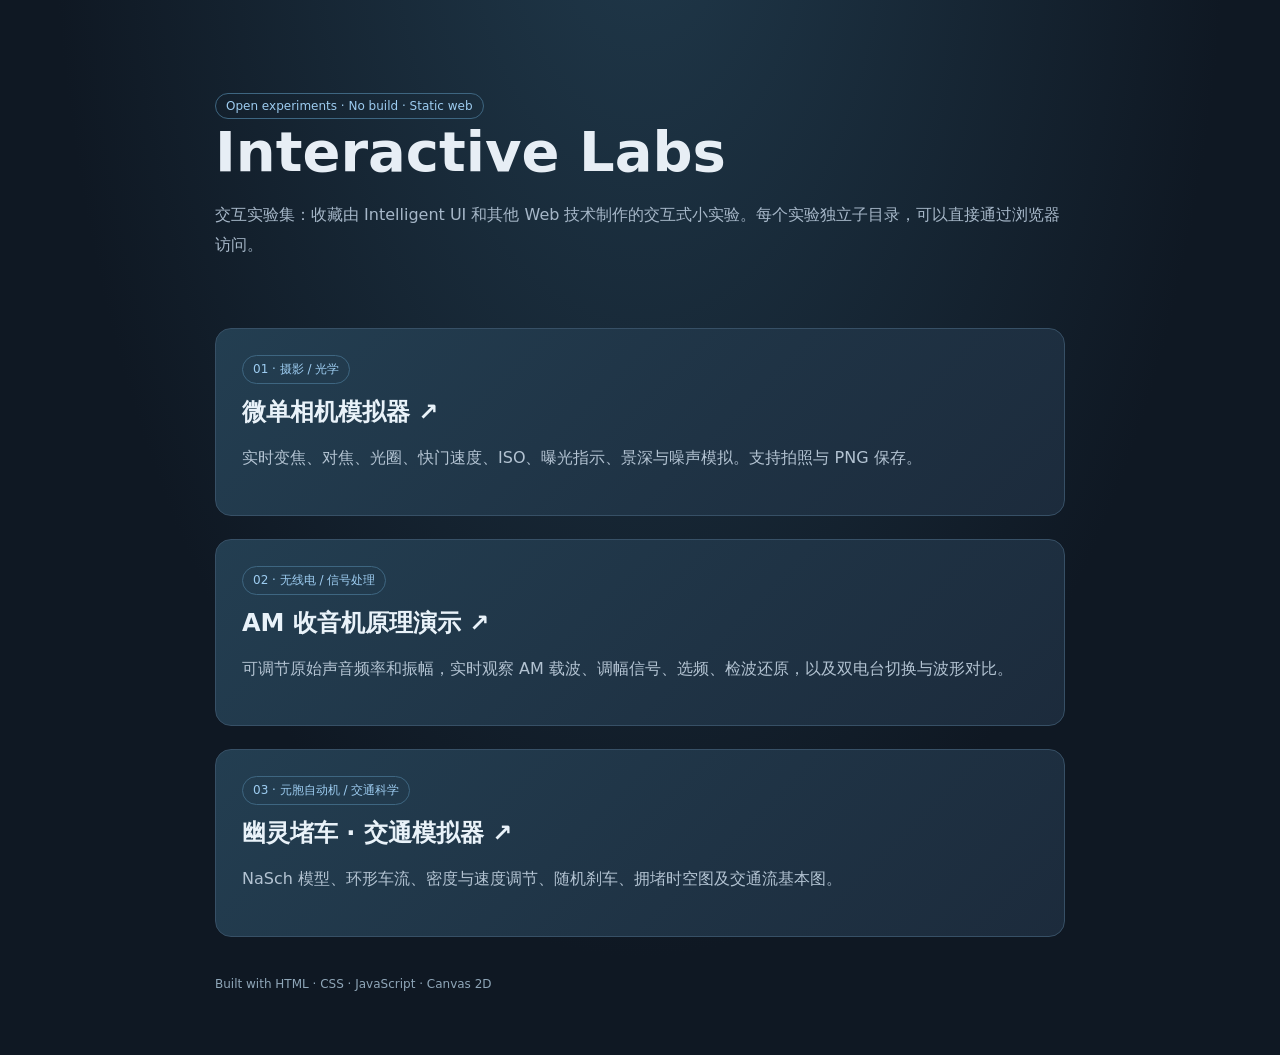
==== index.html @ 1cc352e7 "List traffic-jam demo on labs homepage" ====
<!doctype html><html lang="zh-CN"><head><meta charset="UTF-8"><meta name="viewport" content="width=device-width,initial-scale=1"><meta name="theme-color" content="#0f1823"><title>Interactive Labs · 交互实验集</title><link rel="stylesheet" href="shared.css"><style>.intro{padding:65px 0 28px}.intro h1{font-size:clamp(2rem,5vw,3.5rem);margin:0 0 12px}.intro p{color:#a6b7c8;line-height:1.9}.tag{display:inline-block;padding:5px 10px;border:1px solid #3e6681;border-radius:999px;color:#9dccf0;font-size:12px}.item{display:block;border:1px solid #375066;border-radius:16px;background:linear-gradient(135deg,#233e51,#1c2b3c);padding:26px;margin-top:23px;color:#e9f2f9;transition:transform .15s}.item:hover{transform:translateY(-3px);text-decoration:none}.item h2{margin:12px 0 8px}.item p{color:#b3c3d2;line-height:1.8}.footer{color:#8fa6b8;font-size:12px;margin-top:40px}</style></head><body><main class="lab-container"><header class="intro"><span class="tag">Open experiments · No build · Static web</span><h1>Interactive Labs</h1><p>交互实验集：收藏由 Intelligent UI 和其他 Web 技术制作的交互式小实验。每个实验独立子目录，可以直接通过浏览器访问。</p></header><a class="item" href="camera-simulator/"><span class="tag">01 · 摄影 / 光学</span><h2>微单相机模拟器 ↗</h2><p>实时变焦、对焦、光圈、快门速度、ISO、曝光指示、景深与噪声模拟。支持拍照与 PNG 保存。</p></a><a class="item" href="am-radio/"><span class="tag">02 · 无线电 / 信号处理</span><h2>AM 收音机原理演示 ↗</h2><p>可调节原始声音频率和振幅，实时观察 AM 载波、调幅信号、选频、检波还原，以及双电台切换与波形对比。</p></a><a class="item" href="traffic-jam/"><span class="tag">03 · 元胞自动机 / 交通科学</span><h2>幽灵堵车 · 交通模拟器 ↗</h2><p>NaSch 模型、环形车流、密度与速度调节、随机刹车、拥堵时空图及交通流基本图。</p></a><div class="footer">Built with HTML · CSS · JavaScript · Canvas 2D</div></main></body></html>
---- shared.css ----
:root{color-scheme:dark;--viz-text:#e7eef5;--viz-muted:#9aaebe;--viz-border:#344558;--viz-card:#1b2a39;--viz-accent-bg:#214363;--viz-accent:#58a8ff}*{box-sizing:border-box}html{font-family:system-ui,-apple-system,BlinkMacSystemFont,"Segoe UI",sans-serif;background:#0f1823;color:var(--viz-text)}body{margin:0;min-height:100vh;background:radial-gradient(ellipse at 50% -15%,#20394b,#0f1823 65%)}button,input{font:inherit}a{color:#79bfff;text-decoration:none}a:hover{text-decoration:underline}.lab-container{width:min(100% - 28px,850px);margin:0 auto;padding:28px 0 64px}.lab-top{display:flex;justify-content:space-between;align-items:center;gap:14px;margin-bottom:20px}.lab-top h1{font-size:clamp(1.25rem,3vw,1.85rem);margin:10px 0 5px}.lab-top p{color:var(--viz-muted);font-size:13px;margin:0}.back{font-size:13px}
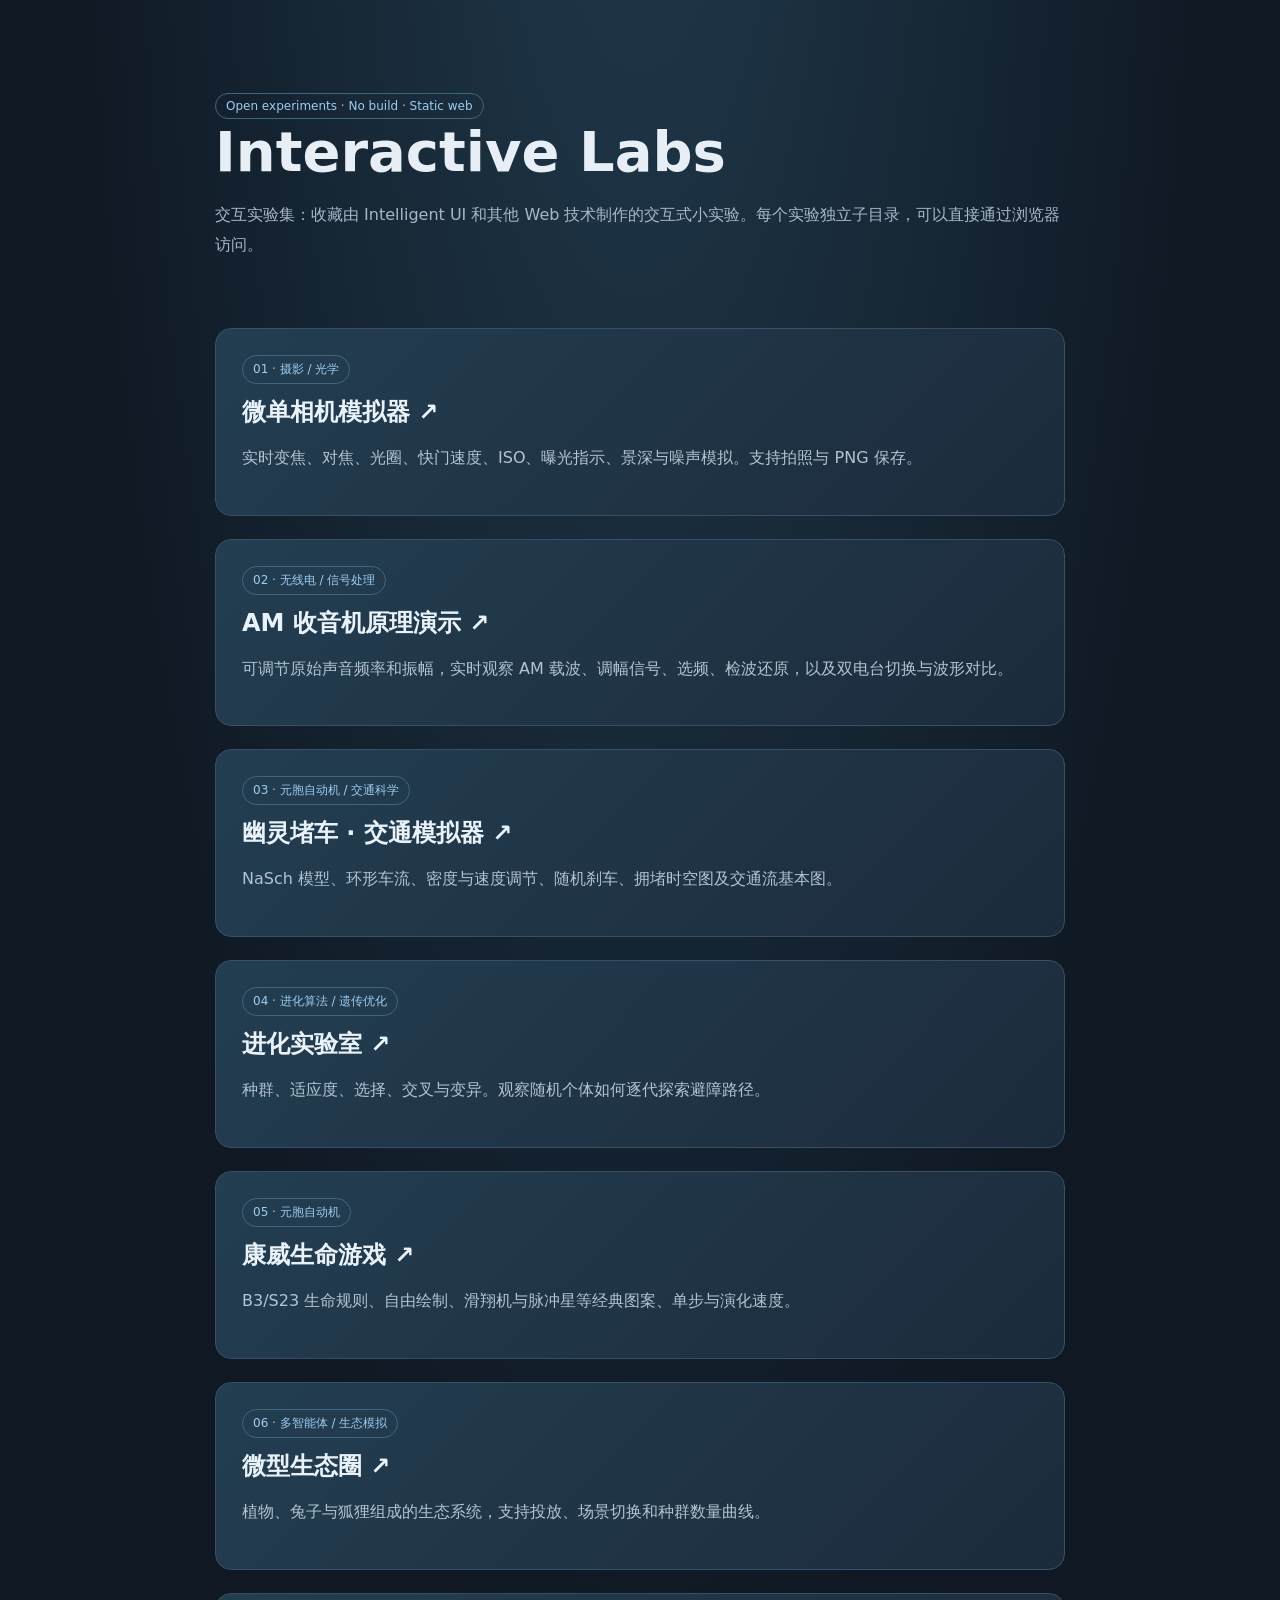
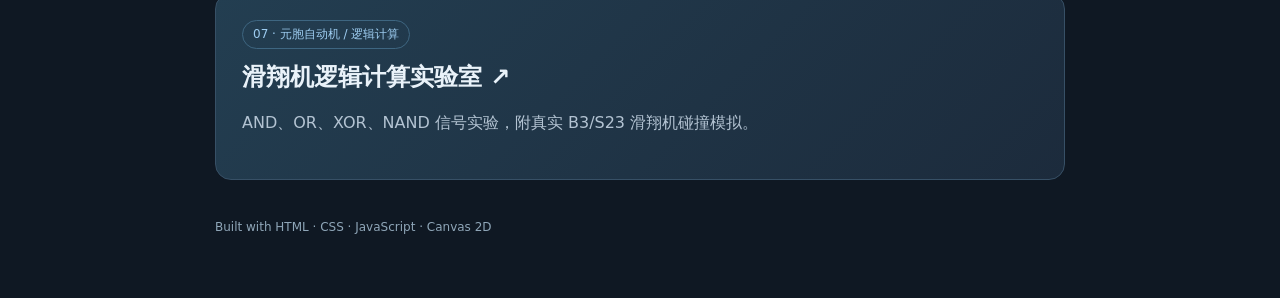
==== commit 0c446651: "List five new interactive science labs on homepage" ====
--- a/index.html
+++ b/index.html
@@ -1 +1 @@
-<!doctype html><html lang="zh-CN"><head><meta charset="UTF-8"><meta name="viewport" content="width=device-width,initial-scale=1"><meta name="theme-color" content="#0f1823"><title>Interactive Labs · 交互实验集</title><link rel="stylesheet" href="shared.css"><style>.intro{padding:65px 0 28px}.intro h1{font-size:clamp(2rem,5vw,3.5rem);margin:0 0 12px}.intro p{color:#a6b7c8;line-height:1.9}.tag{display:inline-block;padding:5px 10px;border:1px solid #3e6681;border-radius:999px;color:#9dccf0;font-size:12px}.item{display:block;border:1px solid #375066;border-radius:16px;background:linear-gradient(135deg,#233e51,#1c2b3c);padding:26px;margin-top:23px;color:#e9f2f9;transition:transform .15s}.item:hover{transform:translateY(-3px);text-decoration:none}.item h2{margin:12px 0 8px}.item p{color:#b3c3d2;line-height:1.8}.footer{color:#8fa6b8;font-size:12px;margin-top:40px}</style></head><body><main class="lab-container"><header class="intro"><span class="tag">Open experiments · No build · Static web</span><h1>Interactive Labs</h1><p>交互实验集：收藏由 Intelligent UI 和其他 Web 技术制作的交互式小实验。每个实验独立子目录，可以直接通过浏览器访问。</p></header><a class="item" href="camera-simulator/"><span class="tag">01 · 摄影 / 光学</span><h2>微单相机模拟器 ↗</h2><p>实时变焦、对焦、光圈、快门速度、ISO、曝光指示、景深与噪声模拟。支持拍照与 PNG 保存。</p></a><a class="item" href="am-radio/"><span class="tag">02 · 无线电 / 信号处理</span><h2>AM 收音机原理演示 ↗</h2><p>可调节原始声音频率和振幅，实时观察 AM 载波、调幅信号、选频、检波还原，以及双电台切换与波形对比。</p></a><a class="item" href="traffic-jam/"><span class="tag">03 · 元胞自动机 / 交通科学</span><h2>幽灵堵车 · 交通模拟器 ↗</h2><p>NaSch 模型、环形车流、密度与速度调节、随机刹车、拥堵时空图及交通流基本图。</p></a><div class="footer">Built with HTML · CSS · JavaScript · Canvas 2D</div></main></body></html>+<!doctype html><html lang="zh-CN"><head><meta charset="UTF-8"><meta name="viewport" content="width=device-width,initial-scale=1"><meta name="theme-color" content="#0f1823"><title>Interactive Labs · 交互实验集</title><link rel="stylesheet" href="shared.css"><style>.intro{padding:65px 0 28px}.intro h1{font-size:clamp(2rem,5vw,3.5rem);margin:0 0 12px}.intro p{color:#a6b7c8;line-height:1.9}.tag{display:inline-block;padding:5px 10px;border:1px solid #3e6681;border-radius:999px;color:#9dccf0;font-size:12px}.item{display:block;border:1px solid #375066;border-radius:16px;background:linear-gradient(135deg,#233e51,#1c2b3c);padding:26px;margin-top:23px;color:#e9f2f9;transition:transform .15s}.item:hover{transform:translateY(-3px);text-decoration:none}.item h2{margin:12px 0 8px}.item p{color:#b3c3d2;line-height:1.8}.footer{color:#8fa6b8;font-size:12px;margin-top:40px}</style></head><body><main class="lab-container"><header class="intro"><span class="tag">Open experiments · No build · Static web</span><h1>Interactive Labs</h1><p>交互实验集：收藏由 Intelligent UI 和其他 Web 技术制作的交互式小实验。每个实验独立子目录，可以直接通过浏览器访问。</p></header><a class="item" href="camera-simulator/"><span class="tag">01 · 摄影 / 光学</span><h2>微单相机模拟器 ↗</h2><p>实时变焦、对焦、光圈、快门速度、ISO、曝光指示、景深与噪声模拟。支持拍照与 PNG 保存。</p></a><a class="item" href="am-radio/"><span class="tag">02 · 无线电 / 信号处理</span><h2>AM 收音机原理演示 ↗</h2><p>可调节原始声音频率和振幅，实时观察 AM 载波、调幅信号、选频、检波还原，以及双电台切换与波形对比。</p></a><a class="item" href="traffic-jam/"><span class="tag">03 · 元胞自动机 / 交通科学</span><h2>幽灵堵车 · 交通模拟器 ↗</h2><p>NaSch 模型、环形车流、密度与速度调节、随机刹车、拥堵时空图及交通流基本图。</p></a><a class="item" href="genetic-evolution/"><span class="tag">04 · 进化算法 / 遗传优化</span><h2>进化实验室 ↗</h2><p>种群、适应度、选择、交叉与变异。观察随机个体如何逐代探索避障路径。</p></a><a class="item" href="game-of-life/"><span class="tag">05 · 元胞自动机</span><h2>康威生命游戏 ↗</h2><p>B3/S23 生命规则、自由绘制、滑翔机与脉冲星等经典图案、单步与演化速度。</p></a><a class="item" href="ecosystem/"><span class="tag">06 · 多智能体 / 生态模拟</span><h2>微型生态圈 ↗</h2><p>植物、兔子与狐狸组成的生态系统，支持投放、场景切换和种群数量曲线。</p></a><a class="item" href="glider-logic/"><span class="tag">07 · 元胞自动机 / 逻辑计算</span><h2>滑翔机逻辑计算实验室 ↗</h2><p>AND、OR、XOR、NAND 信号实验，附真实 B3/S23 滑翔机碰撞模拟。</p></a><div class="footer">Built with HTML · CSS · JavaScript · Canvas 2D</div></main></body></html>
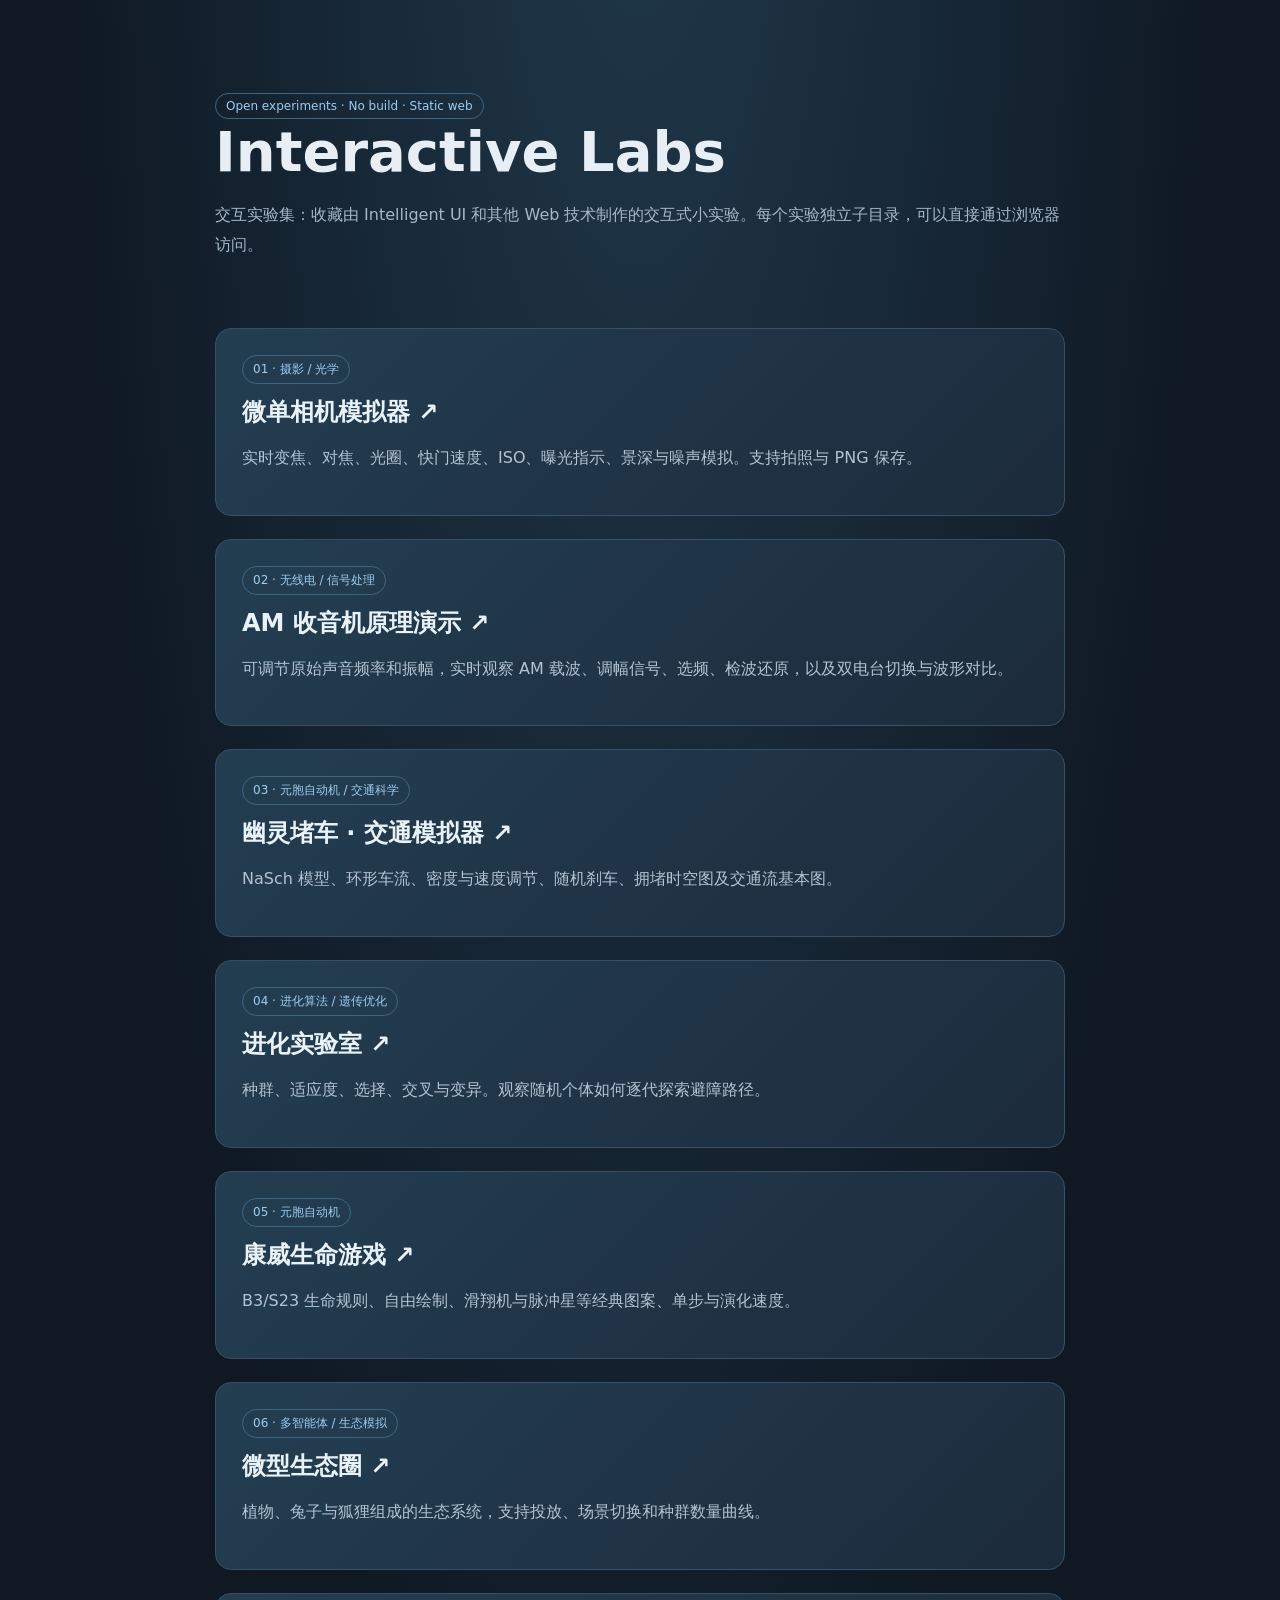
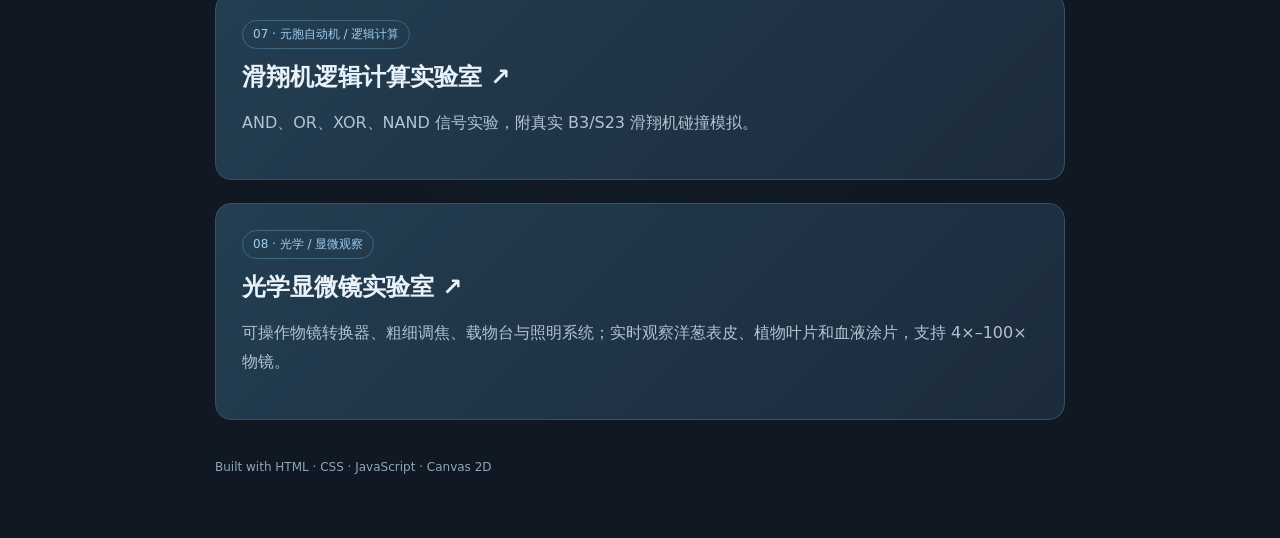
==== commit 5a790e27: "Register optical microscope experiment in lab catalog" ====
--- a/index.html
+++ b/index.html
@@ -1 +1 @@
-<!doctype html><html lang="zh-CN"><head><meta charset="UTF-8"><meta name="viewport" content="width=device-width,initial-scale=1"><meta name="theme-color" content="#0f1823"><title>Interactive Labs · 交互实验集</title><link rel="stylesheet" href="shared.css"><style>.intro{padding:65px 0 28px}.intro h1{font-size:clamp(2rem,5vw,3.5rem);margin:0 0 12px}.intro p{color:#a6b7c8;line-height:1.9}.tag{display:inline-block;padding:5px 10px;border:1px solid #3e6681;border-radius:999px;color:#9dccf0;font-size:12px}.item{display:block;border:1px solid #375066;border-radius:16px;background:linear-gradient(135deg,#233e51,#1c2b3c);padding:26px;margin-top:23px;color:#e9f2f9;transition:transform .15s}.item:hover{transform:translateY(-3px);text-decoration:none}.item h2{margin:12px 0 8px}.item p{color:#b3c3d2;line-height:1.8}.footer{color:#8fa6b8;font-size:12px;margin-top:40px}</style></head><body><main class="lab-container"><header class="intro"><span class="tag">Open experiments · No build · Static web</span><h1>Interactive Labs</h1><p>交互实验集：收藏由 Intelligent UI 和其他 Web 技术制作的交互式小实验。每个实验独立子目录，可以直接通过浏览器访问。</p></header><a class="item" href="camera-simulator/"><span class="tag">01 · 摄影 / 光学</span><h2>微单相机模拟器 ↗</h2><p>实时变焦、对焦、光圈、快门速度、ISO、曝光指示、景深与噪声模拟。支持拍照与 PNG 保存。</p></a><a class="item" href="am-radio/"><span class="tag">02 · 无线电 / 信号处理</span><h2>AM 收音机原理演示 ↗</h2><p>可调节原始声音频率和振幅，实时观察 AM 载波、调幅信号、选频、检波还原，以及双电台切换与波形对比。</p></a><a class="item" href="traffic-jam/"><span class="tag">03 · 元胞自动机 / 交通科学</span><h2>幽灵堵车 · 交通模拟器 ↗</h2><p>NaSch 模型、环形车流、密度与速度调节、随机刹车、拥堵时空图及交通流基本图。</p></a><a class="item" href="genetic-evolution/"><span class="tag">04 · 进化算法 / 遗传优化</span><h2>进化实验室 ↗</h2><p>种群、适应度、选择、交叉与变异。观察随机个体如何逐代探索避障路径。</p></a><a class="item" href="game-of-life/"><span class="tag">05 · 元胞自动机</span><h2>康威生命游戏 ↗</h2><p>B3/S23 生命规则、自由绘制、滑翔机与脉冲星等经典图案、单步与演化速度。</p></a><a class="item" href="ecosystem/"><span class="tag">06 · 多智能体 / 生态模拟</span><h2>微型生态圈 ↗</h2><p>植物、兔子与狐狸组成的生态系统，支持投放、场景切换和种群数量曲线。</p></a><a class="item" href="glider-logic/"><span class="tag">07 · 元胞自动机 / 逻辑计算</span><h2>滑翔机逻辑计算实验室 ↗</h2><p>AND、OR、XOR、NAND 信号实验，附真实 B3/S23 滑翔机碰撞模拟。</p></a><div class="footer">Built with HTML · CSS · JavaScript · Canvas 2D</div></main></body></html>+<!doctype html><html lang="zh-CN"><head><meta charset="UTF-8"><meta name="viewport" content="width=device-width,initial-scale=1"><meta name="theme-color" content="#0f1823"><title>Interactive Labs · 交互实验集</title><link rel="stylesheet" href="shared.css"><style>.intro{padding:65px 0 28px}.intro h1{font-size:clamp(2rem,5vw,3.5rem);margin:0 0 12px}.intro p{color:#a6b7c8;line-height:1.9}.tag{display:inline-block;padding:5px 10px;border:1px solid #3e6681;border-radius:999px;color:#9dccf0;font-size:12px}.item{display:block;border:1px solid #375066;border-radius:16px;background:linear-gradient(135deg,#233e51,#1c2b3c);padding:26px;margin-top:23px;color:#e9f2f9;transition:transform .15s}.item:hover{transform:translateY(-3px);text-decoration:none}.item h2{margin:12px 0 8px}.item p{color:#b3c3d2;line-height:1.8}.footer{color:#8fa6b8;font-size:12px;margin-top:40px}</style></head><body><main class="lab-container"><header class="intro"><span class="tag">Open experiments · No build · Static web</span><h1>Interactive Labs</h1><p>交互实验集：收藏由 Intelligent UI 和其他 Web 技术制作的交互式小实验。每个实验独立子目录，可以直接通过浏览器访问。</p></header><a class="item" href="camera-simulator/"><span class="tag">01 · 摄影 / 光学</span><h2>微单相机模拟器 ↗</h2><p>实时变焦、对焦、光圈、快门速度、ISO、曝光指示、景深与噪声模拟。支持拍照与 PNG 保存。</p></a><a class="item" href="am-radio/"><span class="tag">02 · 无线电 / 信号处理</span><h2>AM 收音机原理演示 ↗</h2><p>可调节原始声音频率和振幅，实时观察 AM 载波、调幅信号、选频、检波还原，以及双电台切换与波形对比。</p></a><a class="item" href="traffic-jam/"><span class="tag">03 · 元胞自动机 / 交通科学</span><h2>幽灵堵车 · 交通模拟器 ↗</h2><p>NaSch 模型、环形车流、密度与速度调节、随机刹车、拥堵时空图及交通流基本图。</p></a><a class="item" href="genetic-evolution/"><span class="tag">04 · 进化算法 / 遗传优化</span><h2>进化实验室 ↗</h2><p>种群、适应度、选择、交叉与变异。观察随机个体如何逐代探索避障路径。</p></a><a class="item" href="game-of-life/"><span class="tag">05 · 元胞自动机</span><h2>康威生命游戏 ↗</h2><p>B3/S23 生命规则、自由绘制、滑翔机与脉冲星等经典图案、单步与演化速度。</p></a><a class="item" href="ecosystem/"><span class="tag">06 · 多智能体 / 生态模拟</span><h2>微型生态圈 ↗</h2><p>植物、兔子与狐狸组成的生态系统，支持投放、场景切换和种群数量曲线。</p></a><a class="item" href="glider-logic/"><span class="tag">07 · 元胞自动机 / 逻辑计算</span><h2>滑翔机逻辑计算实验室 ↗</h2><p>AND、OR、XOR、NAND 信号实验，附真实 B3/S23 滑翔机碰撞模拟。</p></a><a class="item" href="microscope/"><span class="tag">08 · 光学 / 显微观察</span><h2>光学显微镜实验室 ↗</h2><p>可操作物镜转换器、粗细调焦、载物台与照明系统；实时观察洋葱表皮、植物叶片和血液涂片，支持 4×–100× 物镜。</p></a><div class="footer">Built with HTML · CSS · JavaScript · Canvas 2D</div></main></body></html>
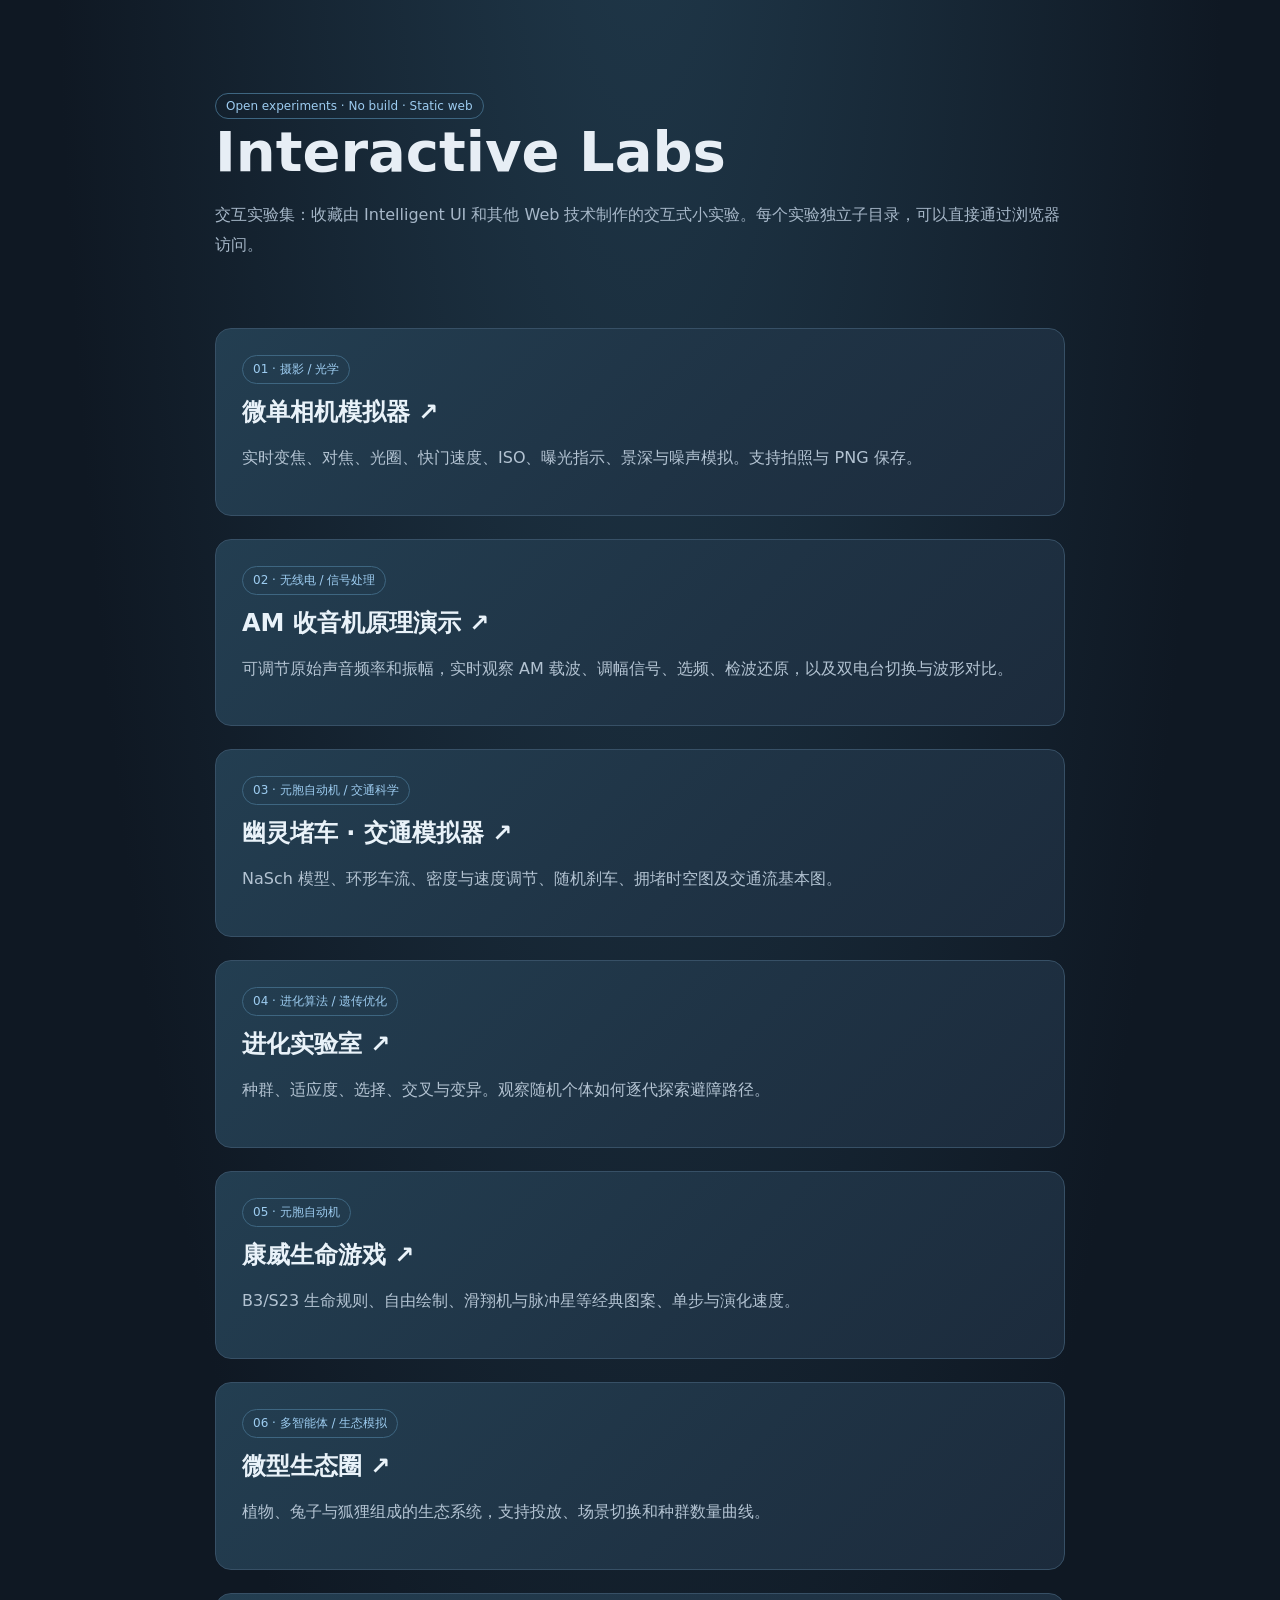
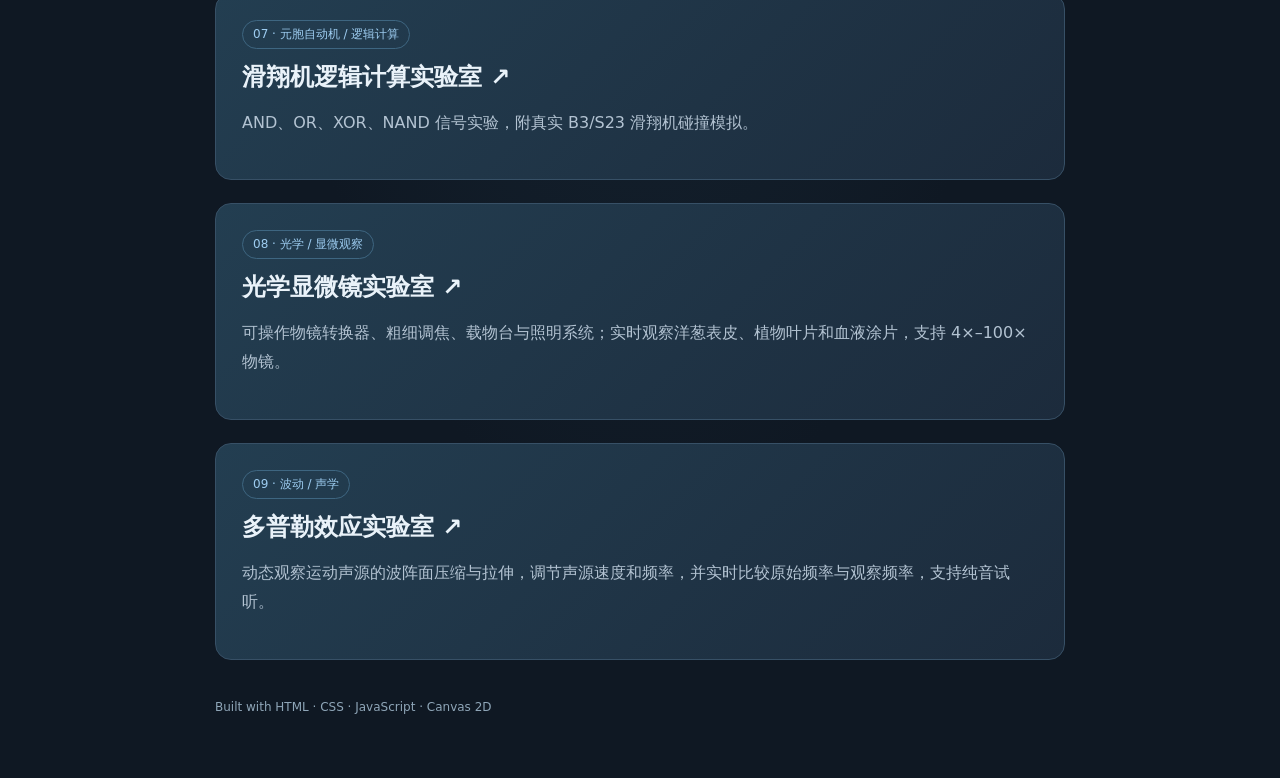
==== commit 5692537c: "List Doppler effect experiment in Interactive Labs catalog" ====
--- a/index.html
+++ b/index.html
@@ -1 +1 @@
-<!doctype html><html lang="zh-CN"><head><meta charset="UTF-8"><meta name="viewport" content="width=device-width,initial-scale=1"><meta name="theme-color" content="#0f1823"><title>Interactive Labs · 交互实验集</title><link rel="stylesheet" href="shared.css"><style>.intro{padding:65px 0 28px}.intro h1{font-size:clamp(2rem,5vw,3.5rem);margin:0 0 12px}.intro p{color:#a6b7c8;line-height:1.9}.tag{display:inline-block;padding:5px 10px;border:1px solid #3e6681;border-radius:999px;color:#9dccf0;font-size:12px}.item{display:block;border:1px solid #375066;border-radius:16px;background:linear-gradient(135deg,#233e51,#1c2b3c);padding:26px;margin-top:23px;color:#e9f2f9;transition:transform .15s}.item:hover{transform:translateY(-3px);text-decoration:none}.item h2{margin:12px 0 8px}.item p{color:#b3c3d2;line-height:1.8}.footer{color:#8fa6b8;font-size:12px;margin-top:40px}</style></head><body><main class="lab-container"><header class="intro"><span class="tag">Open experiments · No build · Static web</span><h1>Interactive Labs</h1><p>交互实验集：收藏由 Intelligent UI 和其他 Web 技术制作的交互式小实验。每个实验独立子目录，可以直接通过浏览器访问。</p></header><a class="item" href="camera-simulator/"><span class="tag">01 · 摄影 / 光学</span><h2>微单相机模拟器 ↗</h2><p>实时变焦、对焦、光圈、快门速度、ISO、曝光指示、景深与噪声模拟。支持拍照与 PNG 保存。</p></a><a class="item" href="am-radio/"><span class="tag">02 · 无线电 / 信号处理</span><h2>AM 收音机原理演示 ↗</h2><p>可调节原始声音频率和振幅，实时观察 AM 载波、调幅信号、选频、检波还原，以及双电台切换与波形对比。</p></a><a class="item" href="traffic-jam/"><span class="tag">03 · 元胞自动机 / 交通科学</span><h2>幽灵堵车 · 交通模拟器 ↗</h2><p>NaSch 模型、环形车流、密度与速度调节、随机刹车、拥堵时空图及交通流基本图。</p></a><a class="item" href="genetic-evolution/"><span class="tag">04 · 进化算法 / 遗传优化</span><h2>进化实验室 ↗</h2><p>种群、适应度、选择、交叉与变异。观察随机个体如何逐代探索避障路径。</p></a><a class="item" href="game-of-life/"><span class="tag">05 · 元胞自动机</span><h2>康威生命游戏 ↗</h2><p>B3/S23 生命规则、自由绘制、滑翔机与脉冲星等经典图案、单步与演化速度。</p></a><a class="item" href="ecosystem/"><span class="tag">06 · 多智能体 / 生态模拟</span><h2>微型生态圈 ↗</h2><p>植物、兔子与狐狸组成的生态系统，支持投放、场景切换和种群数量曲线。</p></a><a class="item" href="glider-logic/"><span class="tag">07 · 元胞自动机 / 逻辑计算</span><h2>滑翔机逻辑计算实验室 ↗</h2><p>AND、OR、XOR、NAND 信号实验，附真实 B3/S23 滑翔机碰撞模拟。</p></a><a class="item" href="microscope/"><span class="tag">08 · 光学 / 显微观察</span><h2>光学显微镜实验室 ↗</h2><p>可操作物镜转换器、粗细调焦、载物台与照明系统；实时观察洋葱表皮、植物叶片和血液涂片，支持 4×–100× 物镜。</p></a><div class="footer">Built with HTML · CSS · JavaScript · Canvas 2D</div></main></body></html>+<!doctype html><html lang="zh-CN"><head><meta charset="UTF-8"><meta name="viewport" content="width=device-width,initial-scale=1"><meta name="theme-color" content="#0f1823"><title>Interactive Labs · 交互实验集</title><link rel="stylesheet" href="shared.css"><style>.intro{padding:65px 0 28px}.intro h1{font-size:clamp(2rem,5vw,3.5rem);margin:0 0 12px}.intro p{color:#a6b7c8;line-height:1.9}.tag{display:inline-block;padding:5px 10px;border:1px solid #3e6681;border-radius:999px;color:#9dccf0;font-size:12px}.item{display:block;border:1px solid #375066;border-radius:16px;background:linear-gradient(135deg,#233e51,#1c2b3c);padding:26px;margin-top:23px;color:#e9f2f9;transition:transform .15s}.item:hover{transform:translateY(-3px);text-decoration:none}.item h2{margin:12px 0 8px}.item p{color:#b3c3d2;line-height:1.8}.footer{color:#8fa6b8;font-size:12px;margin-top:40px}</style></head><body><main class="lab-container"><header class="intro"><span class="tag">Open experiments · No build · Static web</span><h1>Interactive Labs</h1><p>交互实验集：收藏由 Intelligent UI 和其他 Web 技术制作的交互式小实验。每个实验独立子目录，可以直接通过浏览器访问。</p></header><a class="item" href="camera-simulator/"><span class="tag">01 · 摄影 / 光学</span><h2>微单相机模拟器 ↗</h2><p>实时变焦、对焦、光圈、快门速度、ISO、曝光指示、景深与噪声模拟。支持拍照与 PNG 保存。</p></a><a class="item" href="am-radio/"><span class="tag">02 · 无线电 / 信号处理</span><h2>AM 收音机原理演示 ↗</h2><p>可调节原始声音频率和振幅，实时观察 AM 载波、调幅信号、选频、检波还原，以及双电台切换与波形对比。</p></a><a class="item" href="traffic-jam/"><span class="tag">03 · 元胞自动机 / 交通科学</span><h2>幽灵堵车 · 交通模拟器 ↗</h2><p>NaSch 模型、环形车流、密度与速度调节、随机刹车、拥堵时空图及交通流基本图。</p></a><a class="item" href="genetic-evolution/"><span class="tag">04 · 进化算法 / 遗传优化</span><h2>进化实验室 ↗</h2><p>种群、适应度、选择、交叉与变异。观察随机个体如何逐代探索避障路径。</p></a><a class="item" href="game-of-life/"><span class="tag">05 · 元胞自动机</span><h2>康威生命游戏 ↗</h2><p>B3/S23 生命规则、自由绘制、滑翔机与脉冲星等经典图案、单步与演化速度。</p></a><a class="item" href="ecosystem/"><span class="tag">06 · 多智能体 / 生态模拟</span><h2>微型生态圈 ↗</h2><p>植物、兔子与狐狸组成的生态系统，支持投放、场景切换和种群数量曲线。</p></a><a class="item" href="glider-logic/"><span class="tag">07 · 元胞自动机 / 逻辑计算</span><h2>滑翔机逻辑计算实验室 ↗</h2><p>AND、OR、XOR、NAND 信号实验，附真实 B3/S23 滑翔机碰撞模拟。</p></a><a class="item" href="microscope/"><span class="tag">08 · 光学 / 显微观察</span><h2>光学显微镜实验室 ↗</h2><p>可操作物镜转换器、粗细调焦、载物台与照明系统；实时观察洋葱表皮、植物叶片和血液涂片，支持 4×–100× 物镜。</p></a><a class="item" href="doppler-effect/"><span class="tag">09 · 波动 / 声学</span><h2>多普勒效应实验室 ↗</h2><p>动态观察运动声源的波阵面压缩与拉伸，调节声源速度和频率，并实时比较原始频率与观察频率，支持纯音试听。</p></a><div class="footer">Built with HTML · CSS · JavaScript · Canvas 2D</div></main></body></html>
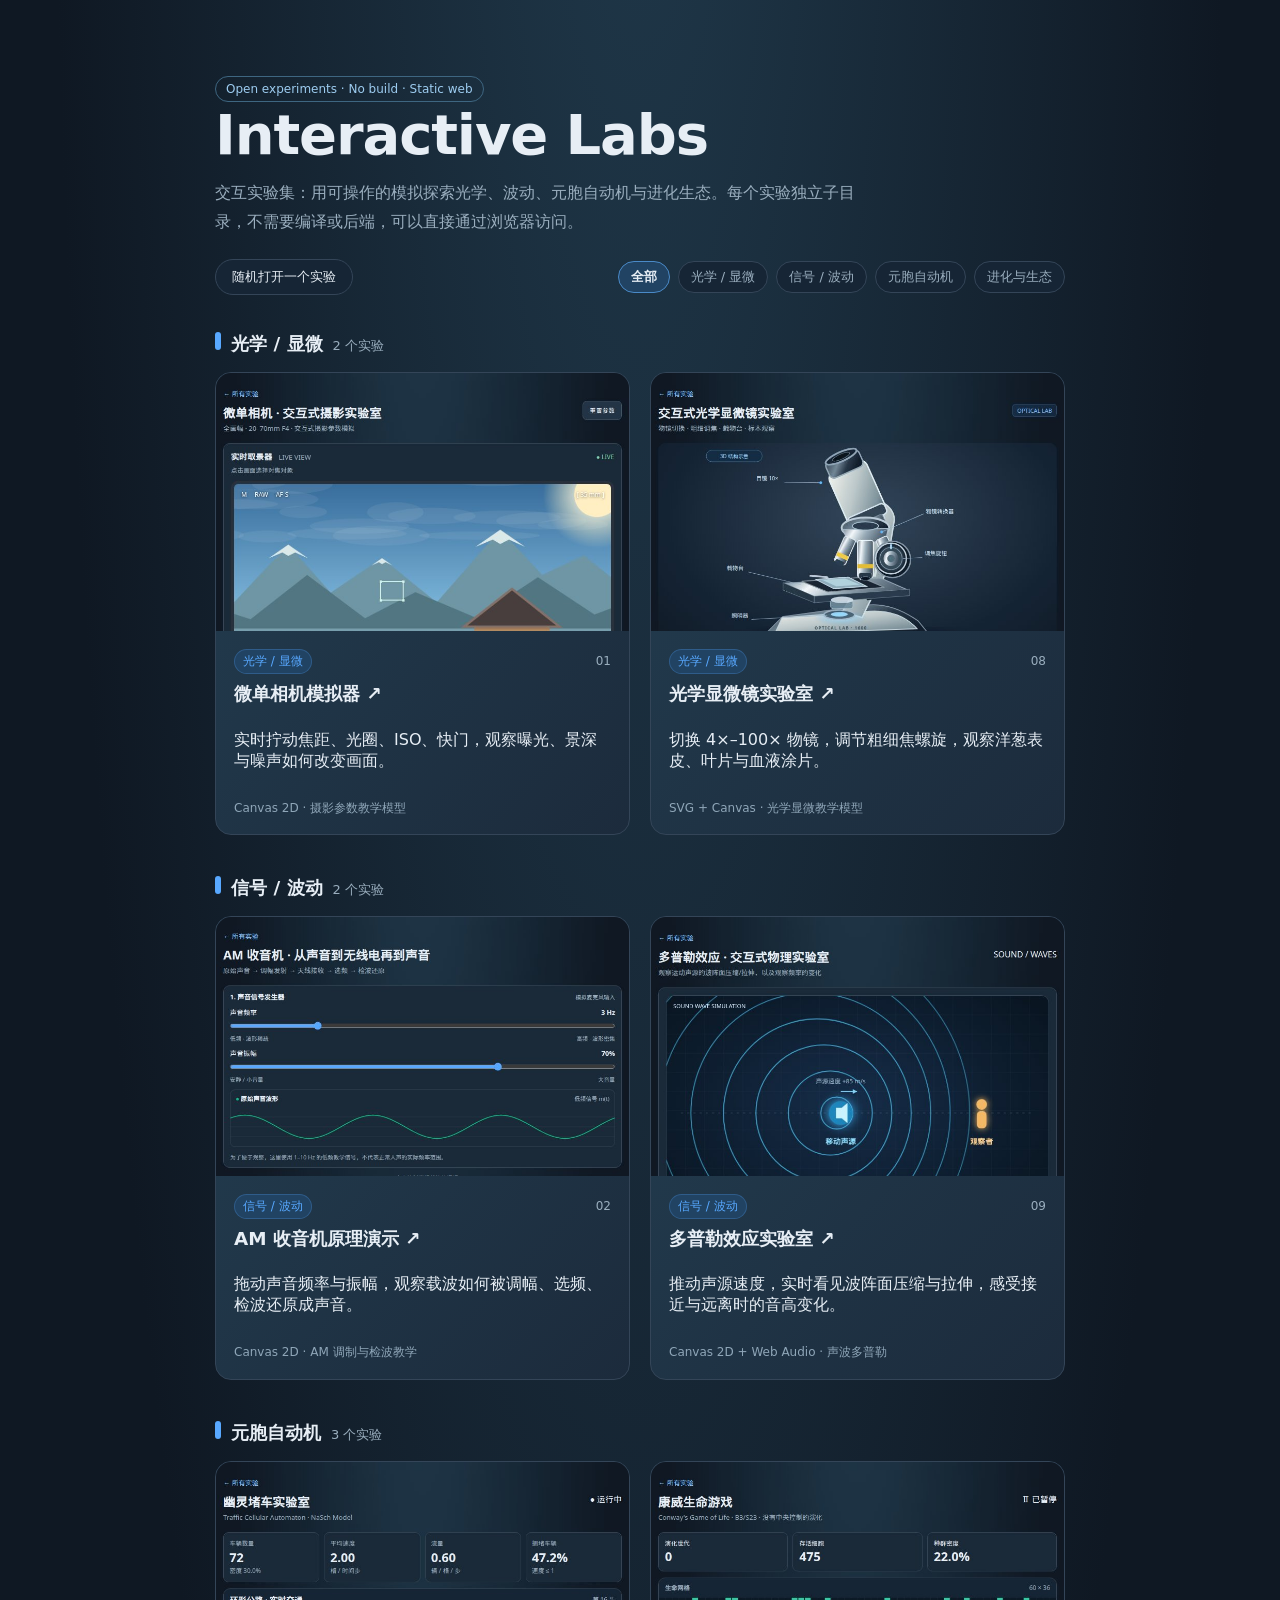
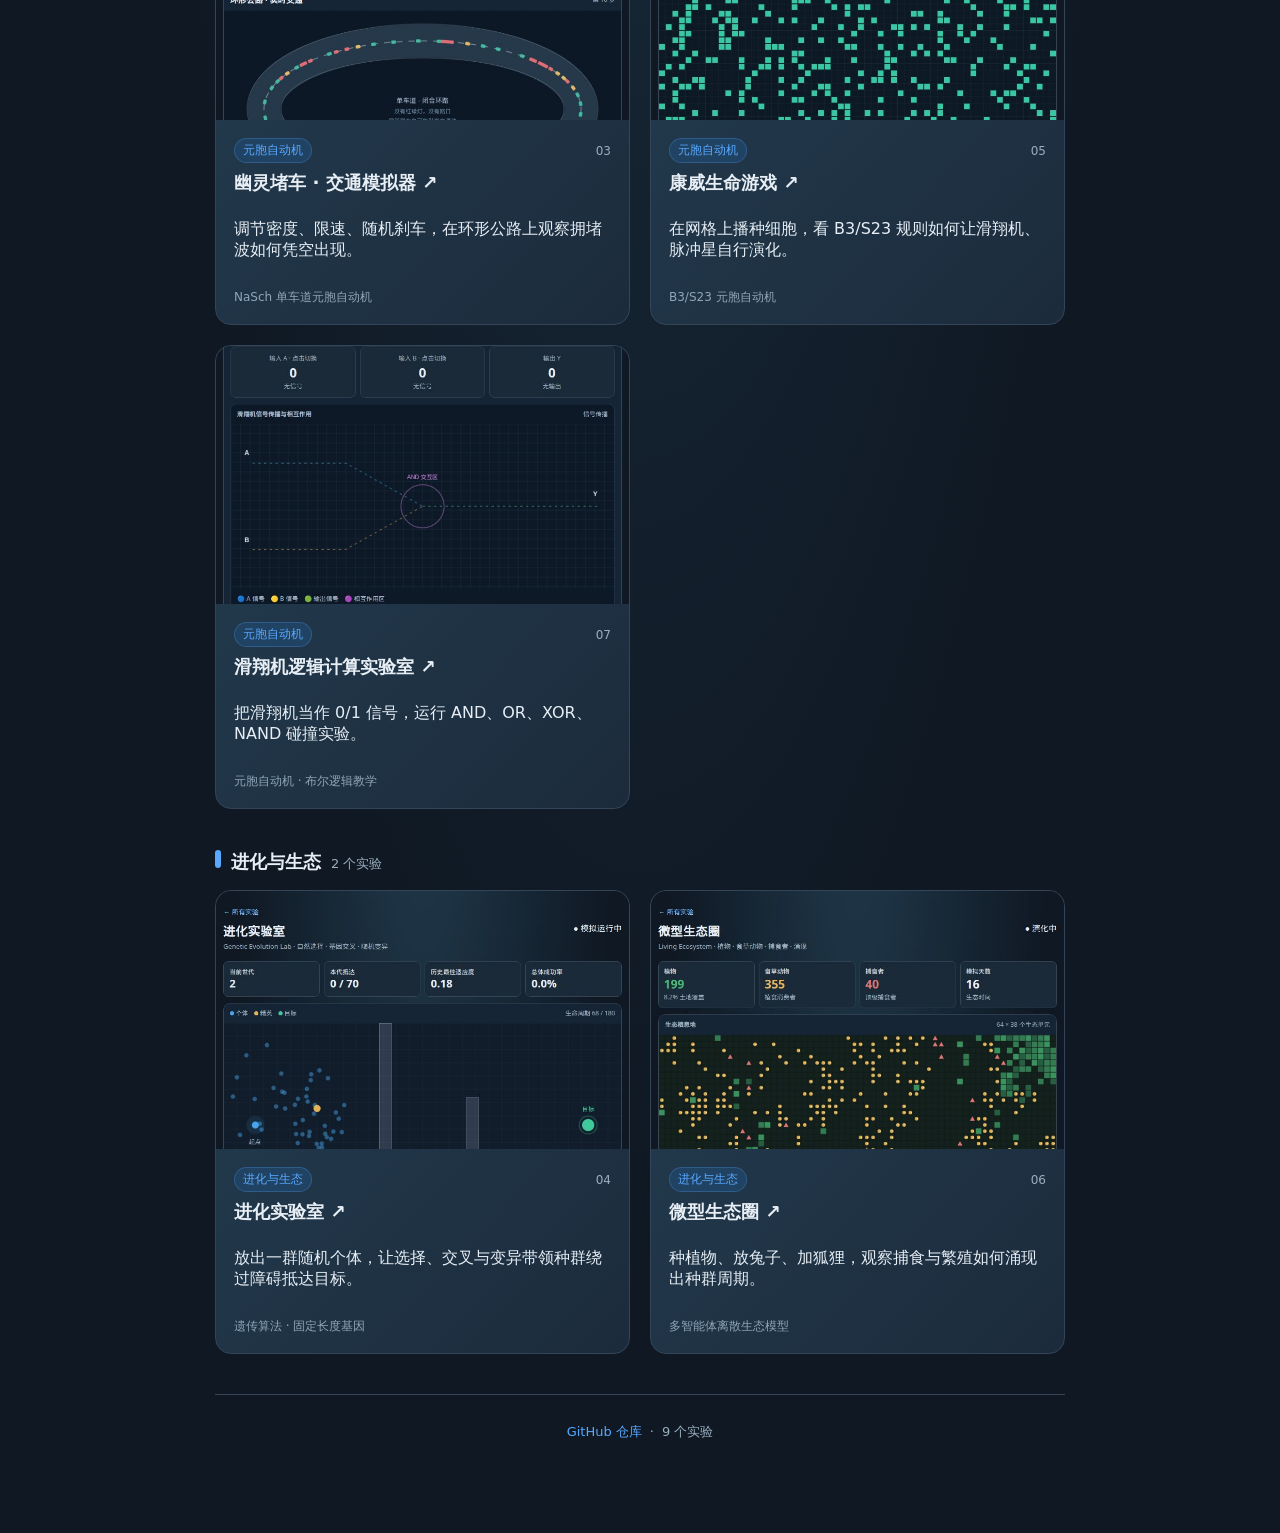
==== commit a78ef0a9: "Redesign homepage as themed card showcase with previews, filters and OG meta Co-authored-by: Su Yun " ====
--- a/index.html
+++ b/index.html
@@ -1 +1,185 @@
-<!doctype html><html lang="zh-CN"><head><meta charset="UTF-8"><meta name="viewport" content="width=device-width,initial-scale=1"><meta name="theme-color" content="#0f1823"><title>Interactive Labs · 交互实验集</title><link rel="stylesheet" href="shared.css"><style>.intro{padding:65px 0 28px}.intro h1{font-size:clamp(2rem,5vw,3.5rem);margin:0 0 12px}.intro p{color:#a6b7c8;line-height:1.9}.tag{display:inline-block;padding:5px 10px;border:1px solid #3e6681;border-radius:999px;color:#9dccf0;font-size:12px}.item{display:block;border:1px solid #375066;border-radius:16px;background:linear-gradient(135deg,#233e51,#1c2b3c);padding:26px;margin-top:23px;color:#e9f2f9;transition:transform .15s}.item:hover{transform:translateY(-3px);text-decoration:none}.item h2{margin:12px 0 8px}.item p{color:#b3c3d2;line-height:1.8}.footer{color:#8fa6b8;font-size:12px;margin-top:40px}</style></head><body><main class="lab-container"><header class="intro"><span class="tag">Open experiments · No build · Static web</span><h1>Interactive Labs</h1><p>交互实验集：收藏由 Intelligent UI 和其他 Web 技术制作的交互式小实验。每个实验独立子目录，可以直接通过浏览器访问。</p></header><a class="item" href="camera-simulator/"><span class="tag">01 · 摄影 / 光学</span><h2>微单相机模拟器 ↗</h2><p>实时变焦、对焦、光圈、快门速度、ISO、曝光指示、景深与噪声模拟。支持拍照与 PNG 保存。</p></a><a class="item" href="am-radio/"><span class="tag">02 · 无线电 / 信号处理</span><h2>AM 收音机原理演示 ↗</h2><p>可调节原始声音频率和振幅，实时观察 AM 载波、调幅信号、选频、检波还原，以及双电台切换与波形对比。</p></a><a class="item" href="traffic-jam/"><span class="tag">03 · 元胞自动机 / 交通科学</span><h2>幽灵堵车 · 交通模拟器 ↗</h2><p>NaSch 模型、环形车流、密度与速度调节、随机刹车、拥堵时空图及交通流基本图。</p></a><a class="item" href="genetic-evolution/"><span class="tag">04 · 进化算法 / 遗传优化</span><h2>进化实验室 ↗</h2><p>种群、适应度、选择、交叉与变异。观察随机个体如何逐代探索避障路径。</p></a><a class="item" href="game-of-life/"><span class="tag">05 · 元胞自动机</span><h2>康威生命游戏 ↗</h2><p>B3/S23 生命规则、自由绘制、滑翔机与脉冲星等经典图案、单步与演化速度。</p></a><a class="item" href="ecosystem/"><span class="tag">06 · 多智能体 / 生态模拟</span><h2>微型生态圈 ↗</h2><p>植物、兔子与狐狸组成的生态系统，支持投放、场景切换和种群数量曲线。</p></a><a class="item" href="glider-logic/"><span class="tag">07 · 元胞自动机 / 逻辑计算</span><h2>滑翔机逻辑计算实验室 ↗</h2><p>AND、OR、XOR、NAND 信号实验，附真实 B3/S23 滑翔机碰撞模拟。</p></a><a class="item" href="microscope/"><span class="tag">08 · 光学 / 显微观察</span><h2>光学显微镜实验室 ↗</h2><p>可操作物镜转换器、粗细调焦、载物台与照明系统；实时观察洋葱表皮、植物叶片和血液涂片，支持 4×–100× 物镜。</p></a><a class="item" href="doppler-effect/"><span class="tag">09 · 波动 / 声学</span><h2>多普勒效应实验室 ↗</h2><p>动态观察运动声源的波阵面压缩与拉伸，调节声源速度和频率，并实时比较原始频率与观察频率，支持纯音试听。</p></a><div class="footer">Built with HTML · CSS · JavaScript · Canvas 2D</div></main></body></html>+<!doctype html>
+<html lang="zh-CN">
+<head>
+  <meta charset="UTF-8">
+  <meta name="viewport" content="width=device-width,initial-scale=1">
+  <meta name="theme-color" content="#0f1823">
+  <meta name="description" content="交互实验集：用可操作的模拟探索光学、波动、元胞自动机与进化生态。每个实验都是独立静态页面，直接在浏览器中运行。">
+  <meta property="og:title" content="Interactive Labs · 交互实验集">
+  <meta property="og:description" content="用可操作的网页模拟探索光学、波动、元胞自动机与进化生态。">
+  <meta property="og:type" content="website">
+  <meta property="og:url" content="https://manxisuo.github.io/interactive-labs/">
+  <meta property="og:image" content="https://manxisuo.github.io/interactive-labs/previews/camera-simulator.jpg">
+  <meta name="twitter:card" content="summary_large_image">
+  <title>Interactive Labs · 交互实验集</title>
+  <link rel="stylesheet" href="shared.css">
+</head>
+<body>
+<main class="lab-container">
+  <header class="home-intro">
+    <span class="tag">Open experiments · No build · Static web</span>
+    <h1>Interactive Labs</h1>
+    <p>交互实验集：用可操作的模拟探索光学、波动、元胞自动机与进化生态。每个实验独立子目录，不需要编译或后端，可以直接通过浏览器访问。</p>
+
+    <div class="home-controls">
+      <button class="btn-random" id="random-lab" type="button">随机打开一个实验</button>
+      <div class="filter-chips" id="theme-filters" role="group" aria-label="主题筛选">
+        <button class="chip active" type="button" data-filter="all">全部</button>
+        <button class="chip" type="button" data-filter="optics">光学 / 显微</button>
+        <button class="chip" type="button" data-filter="waves">信号 / 波动</button>
+        <button class="chip" type="button" data-filter="automata">元胞自动机</button>
+        <button class="chip" type="button" data-filter="evolution">进化与生态</button>
+      </div>
+    </div>
+  </header>
+
+  <section class="group" data-group="optics">
+    <h2 class="group-title"><span class="accent" aria-hidden="true"></span>光学 / 显微 <span class="count">2 个实验</span></h2>
+    <div class="card-grid">
+      <a class="lab-card" href="camera-simulator/" data-theme="optics">
+        <div class="card-image"><img src="previews/camera-simulator.jpg" alt="微单相机模拟器预览" loading="lazy"></div>
+        <div class="card-body">
+          <div class="card-meta"><span class="card-tag">光学 / 显微</span><span class="card-num">01</span></div>
+          <h2>微单相机模拟器 ↗</h2>
+          <p>实时拧动焦距、光圈、ISO、快门，观察曝光、景深与噪声如何改变画面。</p>
+          <div class="card-tech">Canvas 2D · 摄影参数教学模型</div>
+        </div>
+      </a>
+      <a class="lab-card" href="microscope/" data-theme="optics">
+        <div class="card-image"><img src="previews/microscope.jpg" alt="光学显微镜实验室预览" loading="lazy"></div>
+        <div class="card-body">
+          <div class="card-meta"><span class="card-tag">光学 / 显微</span><span class="card-num">08</span></div>
+          <h2>光学显微镜实验室 ↗</h2>
+          <p>切换 4×–100× 物镜，调节粗细焦螺旋，观察洋葱表皮、叶片与血液涂片。</p>
+          <div class="card-tech">SVG + Canvas · 光学显微教学模型</div>
+        </div>
+      </a>
+    </div>
+  </section>
+
+  <section class="group" data-group="waves">
+    <h2 class="group-title"><span class="accent" aria-hidden="true"></span>信号 / 波动 <span class="count">2 个实验</span></h2>
+    <div class="card-grid">
+      <a class="lab-card" href="am-radio/" data-theme="waves">
+        <div class="card-image"><img src="previews/am-radio.jpg" alt="AM 收音机原理演示预览" loading="lazy"></div>
+        <div class="card-body">
+          <div class="card-meta"><span class="card-tag">信号 / 波动</span><span class="card-num">02</span></div>
+          <h2>AM 收音机原理演示 ↗</h2>
+          <p>拖动声音频率与振幅，观察载波如何被调幅、选频、检波还原成声音。</p>
+          <div class="card-tech">Canvas 2D · AM 调制与检波教学</div>
+        </div>
+      </a>
+      <a class="lab-card" href="doppler-effect/" data-theme="waves">
+        <div class="card-image"><img src="previews/doppler-effect.jpg" alt="多普勒效应实验室预览" loading="lazy"></div>
+        <div class="card-body">
+          <div class="card-meta"><span class="card-tag">信号 / 波动</span><span class="card-num">09</span></div>
+          <h2>多普勒效应实验室 ↗</h2>
+          <p>推动声源速度，实时看见波阵面压缩与拉伸，感受接近与远离时的音高变化。</p>
+          <div class="card-tech">Canvas 2D + Web Audio · 声波多普勒</div>
+        </div>
+      </a>
+    </div>
+  </section>
+
+  <section class="group" data-group="automata">
+    <h2 class="group-title"><span class="accent" aria-hidden="true"></span>元胞自动机 <span class="count">3 个实验</span></h2>
+    <div class="card-grid">
+      <a class="lab-card" href="traffic-jam/" data-theme="automata">
+        <div class="card-image"><img src="previews/traffic-jam.jpg" alt="幽灵堵车交通模拟器预览" loading="lazy"></div>
+        <div class="card-body">
+          <div class="card-meta"><span class="card-tag">元胞自动机</span><span class="card-num">03</span></div>
+          <h2>幽灵堵车 · 交通模拟器 ↗</h2>
+          <p>调节密度、限速、随机刹车，在环形公路上观察拥堵波如何凭空出现。</p>
+          <div class="card-tech">NaSch 单车道元胞自动机</div>
+        </div>
+      </a>
+      <a class="lab-card" href="game-of-life/" data-theme="automata">
+        <div class="card-image"><img src="previews/game-of-life.jpg" alt="康威生命游戏预览" loading="lazy"></div>
+        <div class="card-body">
+          <div class="card-meta"><span class="card-tag">元胞自动机</span><span class="card-num">05</span></div>
+          <h2>康威生命游戏 ↗</h2>
+          <p>在网格上播种细胞，看 B3/S23 规则如何让滑翔机、脉冲星自行演化。</p>
+          <div class="card-tech">B3/S23 元胞自动机</div>
+        </div>
+      </a>
+      <a class="lab-card" href="glider-logic/" data-theme="automata">
+        <div class="card-image"><img src="previews/glider-logic.jpg" alt="滑翔机逻辑计算实验室预览" loading="lazy"></div>
+        <div class="card-body">
+          <div class="card-meta"><span class="card-tag">元胞自动机</span><span class="card-num">07</span></div>
+          <h2>滑翔机逻辑计算实验室 ↗</h2>
+          <p>把滑翔机当作 0/1 信号，运行 AND、OR、XOR、NAND 碰撞实验。</p>
+          <div class="card-tech">元胞自动机 · 布尔逻辑教学</div>
+        </div>
+      </a>
+    </div>
+  </section>
+
+  <section class="group" data-group="evolution">
+    <h2 class="group-title"><span class="accent" aria-hidden="true"></span>进化与生态 <span class="count">2 个实验</span></h2>
+    <div class="card-grid">
+      <a class="lab-card" href="genetic-evolution/" data-theme="evolution">
+        <div class="card-image"><img src="previews/genetic-evolution.jpg" alt="进化实验室预览" loading="lazy"></div>
+        <div class="card-body">
+          <div class="card-meta"><span class="card-tag">进化与生态</span><span class="card-num">04</span></div>
+          <h2>进化实验室 ↗</h2>
+          <p>放出一群随机个体，让选择、交叉与变异带领种群绕过障碍抵达目标。</p>
+          <div class="card-tech">遗传算法 · 固定长度基因</div>
+        </div>
+      </a>
+      <a class="lab-card" href="ecosystem/" data-theme="evolution">
+        <div class="card-image"><img src="previews/ecosystem.jpg" alt="微型生态圈预览" loading="lazy"></div>
+        <div class="card-body">
+          <div class="card-meta"><span class="card-tag">进化与生态</span><span class="card-num">06</span></div>
+          <h2>微型生态圈 ↗</h2>
+          <p>种植物、放兔子、加狐狸，观察捕食与繁殖如何涌现出种群周期。</p>
+          <div class="card-tech">多智能体离散生态模型</div>
+        </div>
+      </a>
+    </div>
+  </section>
+
+  <footer class="home-footer">
+    <a href="https://github.com/manxisuo/interactive-labs" target="_blank" rel="noopener">GitHub 仓库</a>
+    <span aria-hidden="true">·</span>
+    <span id="lab-count">9 个实验</span>
+  </footer>
+</main>
+
+<script>
+  (function() {
+    const cards = document.querySelectorAll('.lab-card');
+    const groups = document.querySelectorAll('.group');
+    const chips = document.querySelectorAll('.chip');
+
+    function applyFilter(filter) {
+      let visibleCount = 0;
+      cards.forEach(card => {
+        const show = filter === 'all' || card.dataset.theme === filter;
+        card.classList.toggle('hidden', !show);
+        if (show) visibleCount++;
+      });
+      groups.forEach(group => {
+        const visibleCards = group.querySelectorAll('.lab-card:not(.hidden)');
+        group.classList.toggle('hidden', visibleCards.length === 0);
+      });
+      document.getElementById('lab-count').textContent = visibleCount + ' 个实验';
+    }
+
+    document.getElementById('theme-filters').addEventListener('click', function(e) {
+      const chip = e.target.closest('.chip');
+      if (!chip) return;
+      chips.forEach(c => c.classList.remove('active'));
+      chip.classList.add('active');
+      applyFilter(chip.dataset.filter);
+    });
+
+    document.getElementById('random-lab').addEventListener('click', function() {
+      const visible = Array.from(cards).filter(c => !c.classList.contains('hidden'));
+      if (visible.length === 0) return;
+      const pick = visible[Math.floor(Math.random() * visible.length)];
+      window.location.href = pick.href;
+    });
+  })();
+</script>
+</body>
+</html>
--- a/shared.css
+++ b/shared.css
@@ -1 +1,35 @@
 :root{color-scheme:dark;--viz-text:#e7eef5;--viz-muted:#9aaebe;--viz-border:#344558;--viz-card:#1b2a39;--viz-accent-bg:#214363;--viz-accent:#58a8ff}*{box-sizing:border-box}html{font-family:system-ui,-apple-system,BlinkMacSystemFont,"Segoe UI",sans-serif;background:#0f1823;color:var(--viz-text)}body{margin:0;min-height:100vh;background:radial-gradient(ellipse at 50% -15%,#20394b,#0f1823 65%)}button,input{font:inherit}a{color:#79bfff;text-decoration:none}a:hover{text-decoration:underline}.lab-container{width:min(100% - 28px,850px);margin:0 auto;padding:28px 0 64px}.lab-top{display:flex;justify-content:space-between;align-items:center;gap:14px;margin-bottom:20px}.lab-top h1{font-size:clamp(1.25rem,3vw,1.85rem);margin:10px 0 5px}.lab-top p{color:var(--viz-muted);font-size:13px;margin:0}.back{font-size:13px}
+.tag{display:inline-block;padding:5px 10px;border:1px solid #3e6681;border-radius:999px;color:#9dccf0;font-size:12px}
+
+/* ---------- Homepage / card showcase ---------- */
+.home-intro{padding:48px 0 28px}
+.home-intro h1{font-size:clamp(2rem,5vw,3.5rem);margin:0 0 12px;letter-spacing:-.02em}
+.home-intro>p{color:var(--viz-muted);line-height:1.8;max-width:640px;margin:0 0 22px}
+.home-controls{display:flex;flex-wrap:wrap;gap:16px;align-items:center;justify-content:space-between;margin:18px 0 8px}
+.filter-chips{display:flex;flex-wrap:wrap;gap:8px}
+.chip{padding:6px 12px;border:1px solid var(--viz-border);border-radius:999px;background:#162535;color:var(--viz-muted);font-size:13px;cursor:pointer;transition:all .15s}
+.chip:hover{border-color:#4a7fa8;color:var(--viz-text)}
+.chip.active{background:var(--viz-accent-bg);border-color:#4a8ac8;color:var(--viz-text);font-weight:600}
+.btn-random{padding:8px 16px;border:1px solid var(--viz-border);border-radius:999px;background:#162535;color:var(--viz-text);font-size:13px;cursor:pointer;transition:all .15s}
+.btn-random:hover{background:var(--viz-accent-bg);border-color:#4a8ac8;color:#fff}
+.group{margin-bottom:40px}
+.group-title{font-size:1.15rem;color:var(--viz-text);margin:0 0 16px;display:flex;align-items:baseline;gap:10px;font-weight:650}
+.group-title .accent{display:inline-block;width:6px;height:18px;background:var(--viz-accent);border-radius:3px}
+.group-title .count{color:var(--viz-muted);font-size:13px;font-weight:500}
+.card-grid{display:grid;grid-template-columns:repeat(2,minmax(0,1fr));gap:20px}
+@media(max-width:640px){.card-grid{grid-template-columns:1fr;gap:16px}.home-controls{flex-direction:column;align-items:flex-start}}
+.lab-card{display:flex;flex-direction:column;height:100%;border:1px solid var(--viz-border);border-radius:16px;background:linear-gradient(135deg,#233e51,#1c2b3c);overflow:hidden;color:var(--viz-text);transition:transform .15s,box-shadow .15s,border-color .15s}
+.lab-card:hover{transform:translateY(-3px);border-color:#4a7fa8;box-shadow:0 10px 24px #0004;text-decoration:none}
+.card-image{aspect-ratio:16/10;overflow:hidden;background:#0f1823}
+.card-image img{width:100%;height:100%;object-fit:cover;display:block;transition:transform .25s}
+.lab-card:hover .card-image img{transform:scale(1.03)}
+.card-body{padding:18px;display:flex;flex-direction:column;flex:1;gap:8px}
+.card-meta{display:flex;justify-content:space-between;align-items:center;font-size:12px}
+.card-tag{color:var(--viz-accent);background:var(--viz-accent-bg);border:1px solid rgba(88,168,255,.25);padding:3px 8px;border-radius:999px}
+.card-num{color:var(--viz-muted);font-variant-numeric:tabular-nums}
+.lab-card h2{font-size:1.15rem;margin:0;line-height:1.3}
+.lab-card>p{color:#b3c3d2;line-height:1.55;margin:0;display:-webkit-box;-webkit-line-clamp:2;-webkit-box-orient:vertical;overflow:hidden;flex:1}
+.card-tech{color:#8fa6b8;font-size:12px;line-height:1.4;margin-top:4px}
+.home-footer{color:var(--viz-muted);font-size:13px;display:flex;flex-wrap:wrap;gap:8px;align-items:center;justify-content:center;padding:28px 0;border-top:1px solid var(--viz-border);margin-top:40px}
+.home-footer a{color:var(--viz-accent)}
+.hidden{display:none!important}
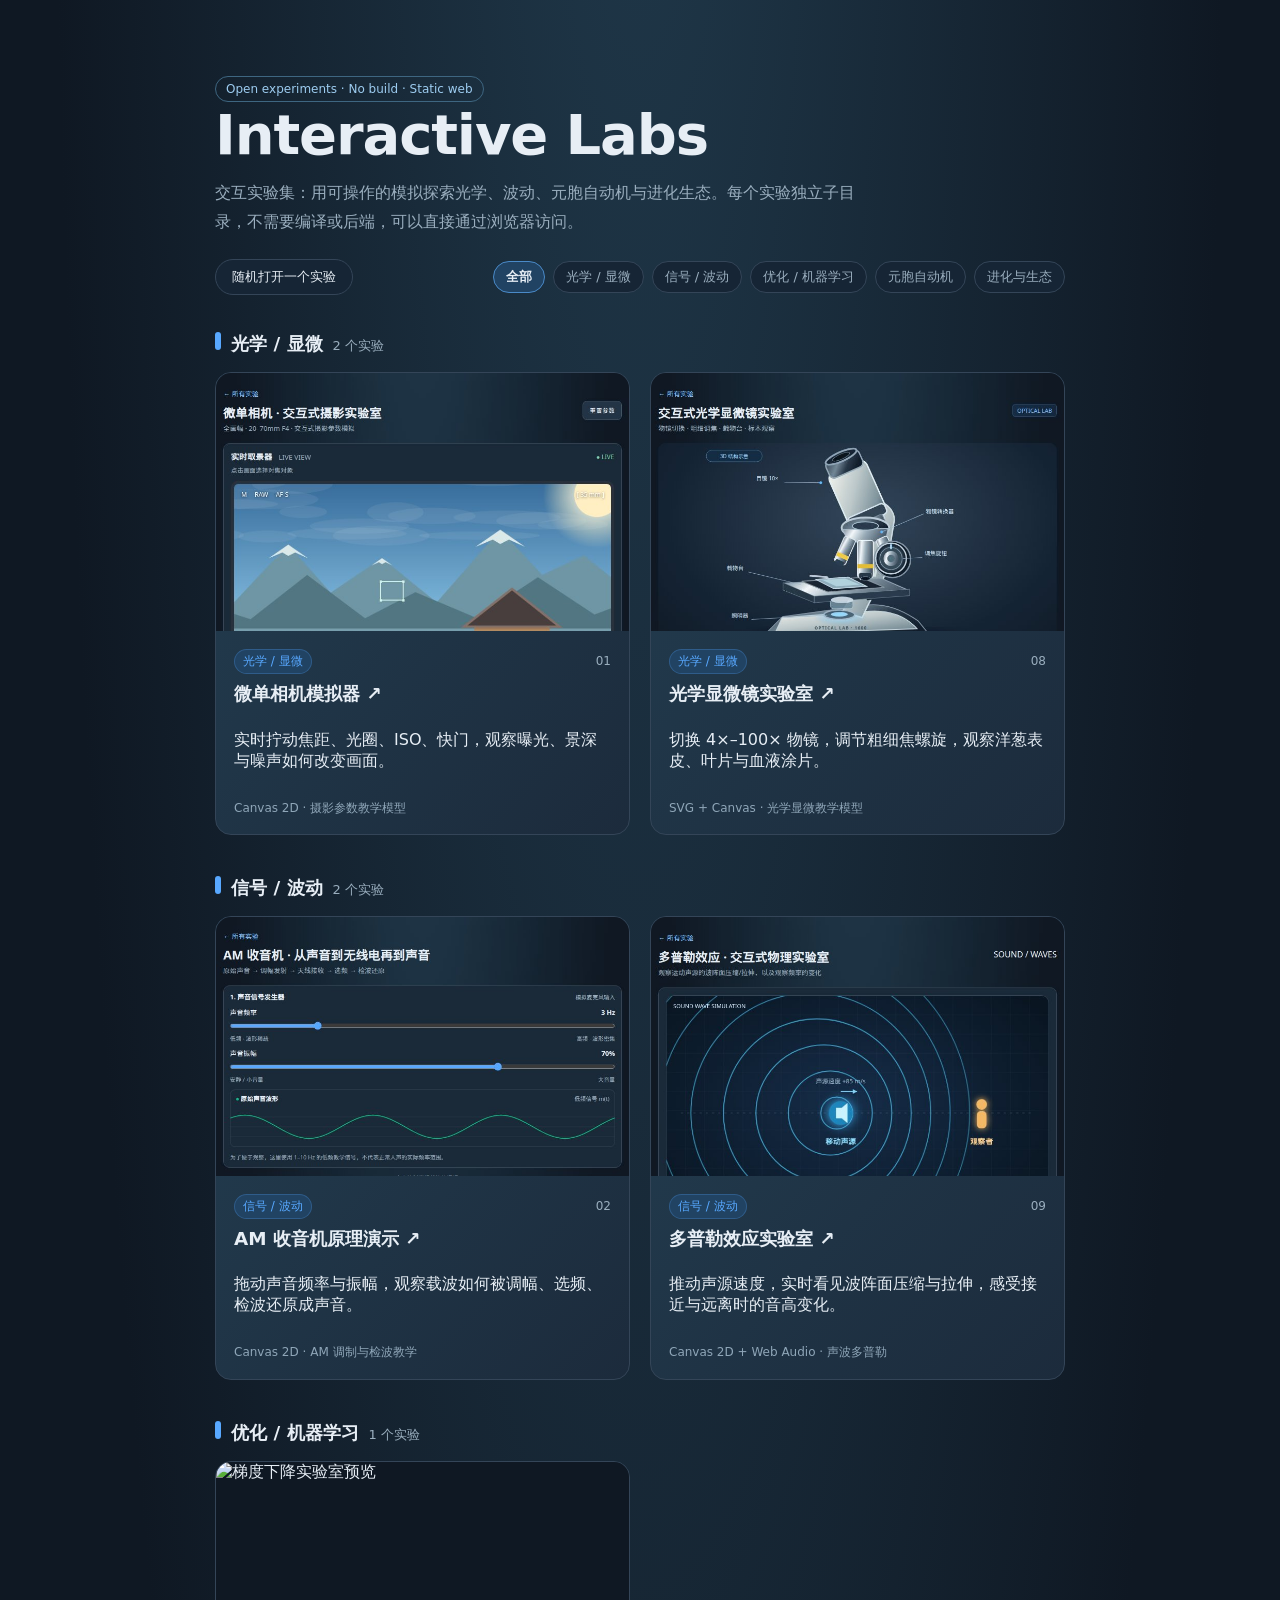
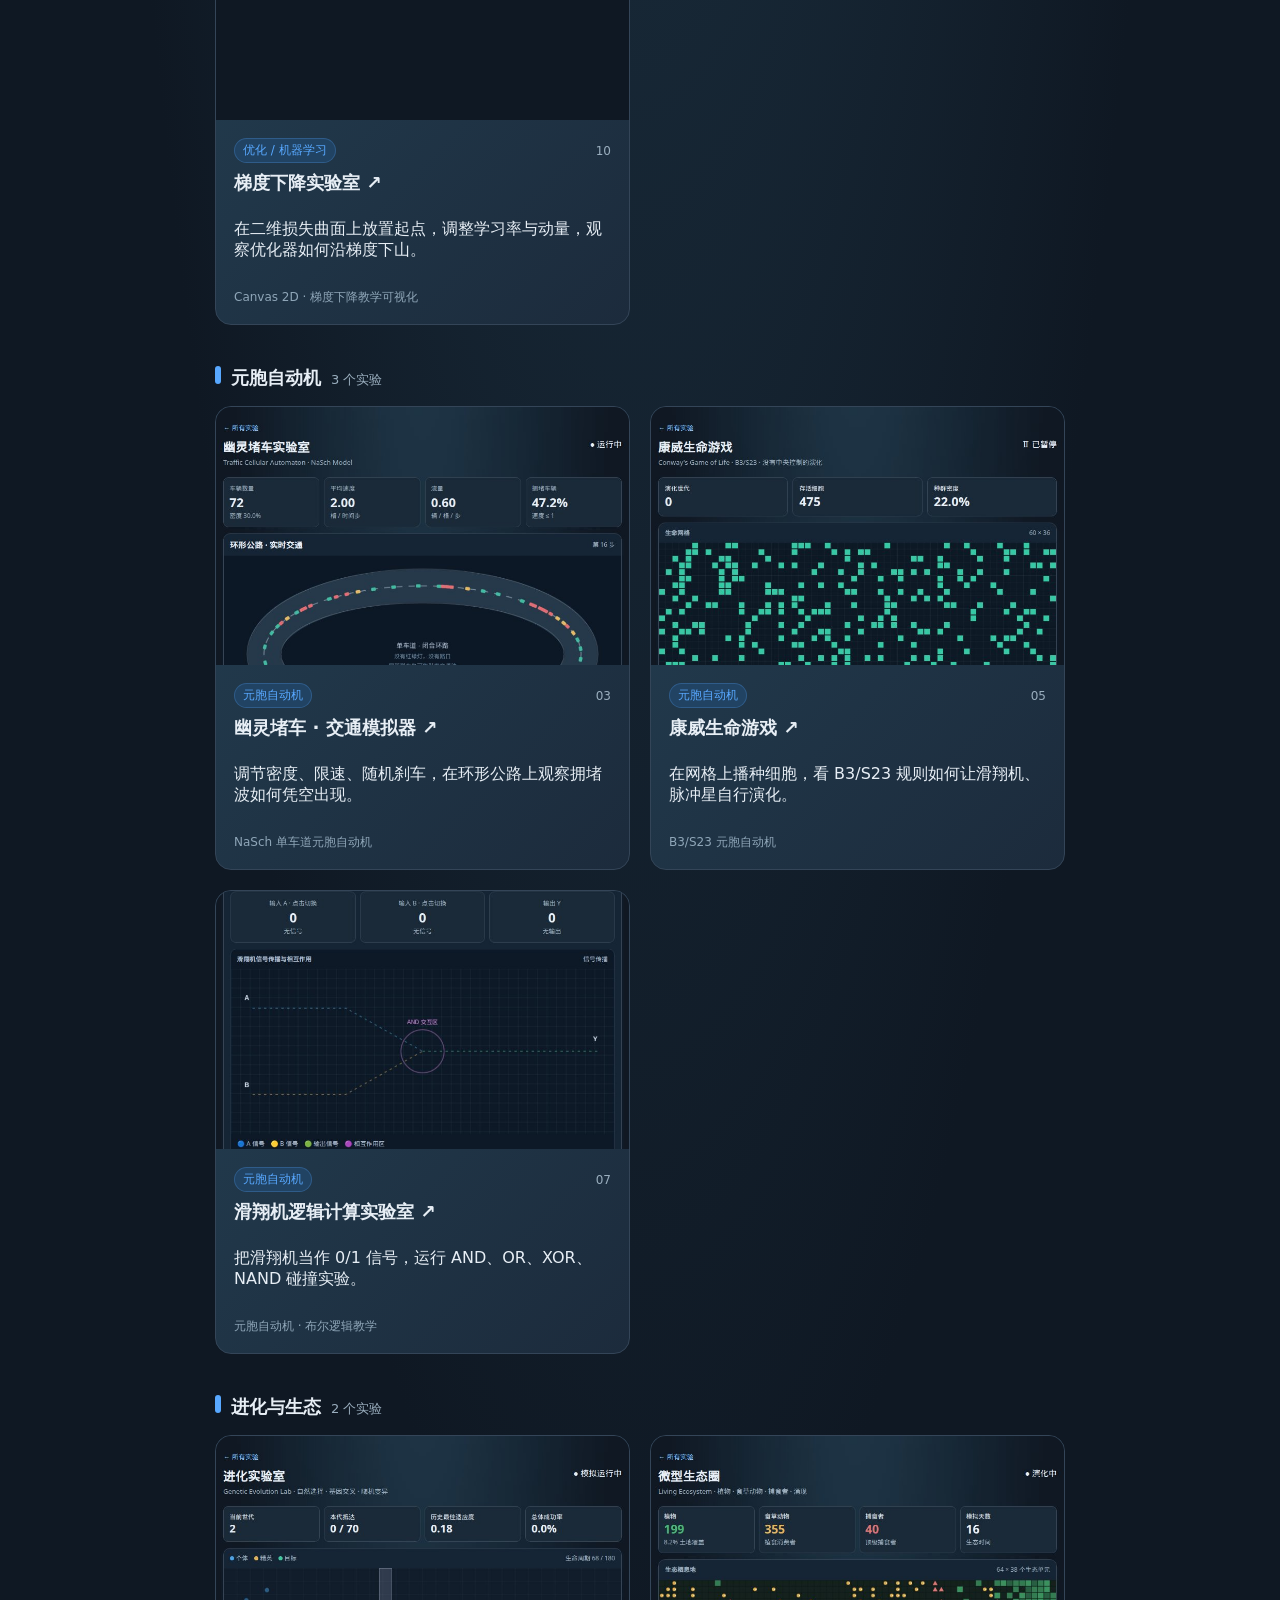
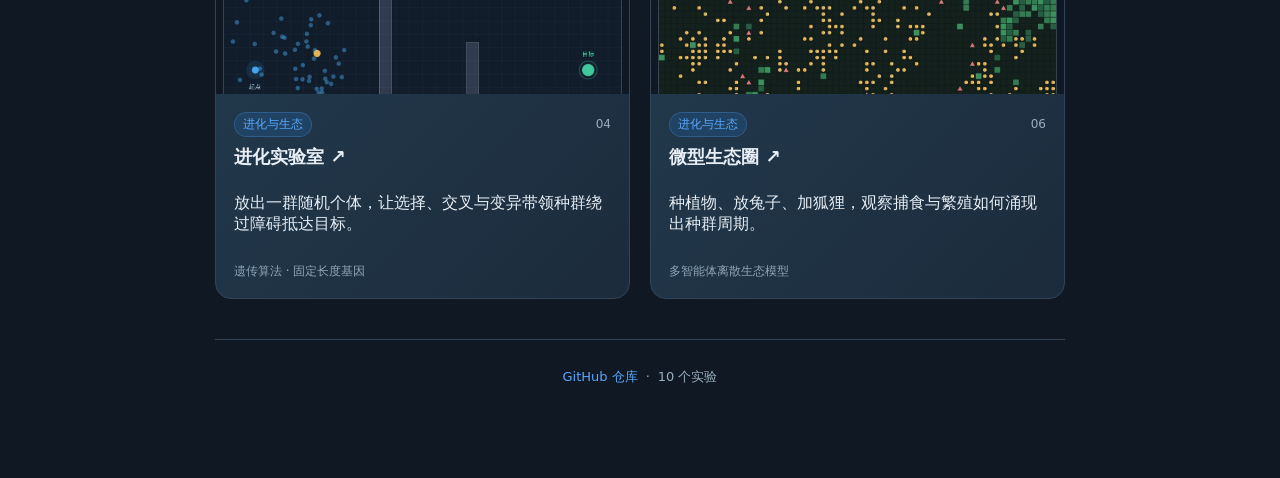
==== commit d28b2639: "List gradient descent lab on homepage and README Co-authored-by: Su Yun <manxisuo@qq.com>" ====
--- a/index.html
+++ b/index.html
@@ -27,6 +27,7 @@
         <button class="chip active" type="button" data-filter="all">全部</button>
         <button class="chip" type="button" data-filter="optics">光学 / 显微</button>
         <button class="chip" type="button" data-filter="waves">信号 / 波动</button>
+        <button class="chip" type="button" data-filter="optimization">优化 / 机器学习</button>
         <button class="chip" type="button" data-filter="automata">元胞自动机</button>
         <button class="chip" type="button" data-filter="evolution">进化与生态</button>
       </div>
@@ -81,6 +82,21 @@
     </div>
   </section>
 
+  <section class="group" data-group="optimization">
+    <h2 class="group-title"><span class="accent" aria-hidden="true"></span>优化 / 机器学习 <span class="count">1 个实验</span></h2>
+    <div class="card-grid">
+      <a class="lab-card" href="gradient-descent/" data-theme="optimization">
+        <div class="card-image"><img src="previews/gradient-descent.jpg" alt="梯度下降实验室预览" loading="lazy"></div>
+        <div class="card-body">
+          <div class="card-meta"><span class="card-tag">优化 / 机器学习</span><span class="card-num">10</span></div>
+          <h2>梯度下降实验室 ↗</h2>
+          <p>在二维损失曲面上放置起点，调整学习率与动量，观察优化器如何沿梯度下山。</p>
+          <div class="card-tech">Canvas 2D · 梯度下降教学可视化</div>
+        </div>
+      </a>
+    </div>
+  </section>
+
   <section class="group" data-group="automata">
     <h2 class="group-title"><span class="accent" aria-hidden="true"></span>元胞自动机 <span class="count">3 个实验</span></h2>
     <div class="card-grid">
@@ -141,7 +157,7 @@
   <footer class="home-footer">
     <a href="https://github.com/manxisuo/interactive-labs" target="_blank" rel="noopener">GitHub 仓库</a>
     <span aria-hidden="true">·</span>
-    <span id="lab-count">9 个实验</span>
+    <span id="lab-count">10 个实验</span>
   </footer>
 </main>
 
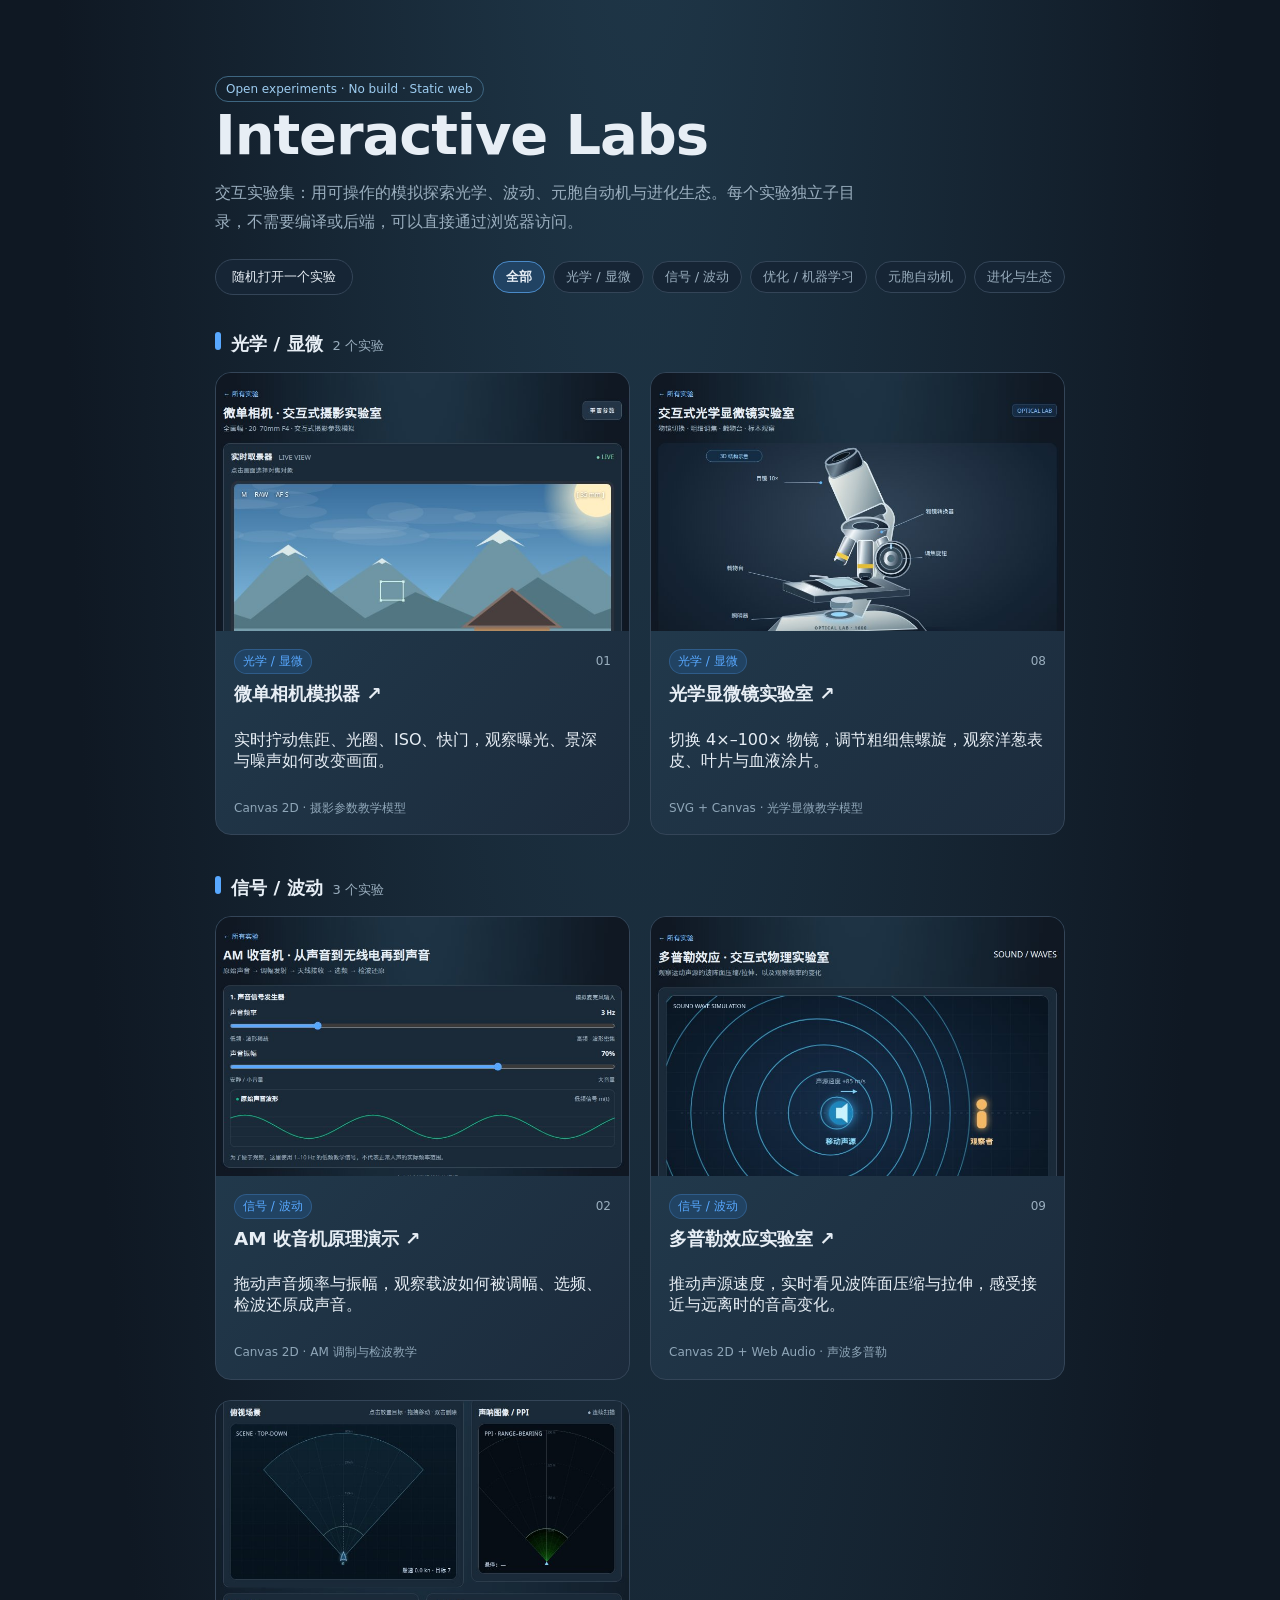
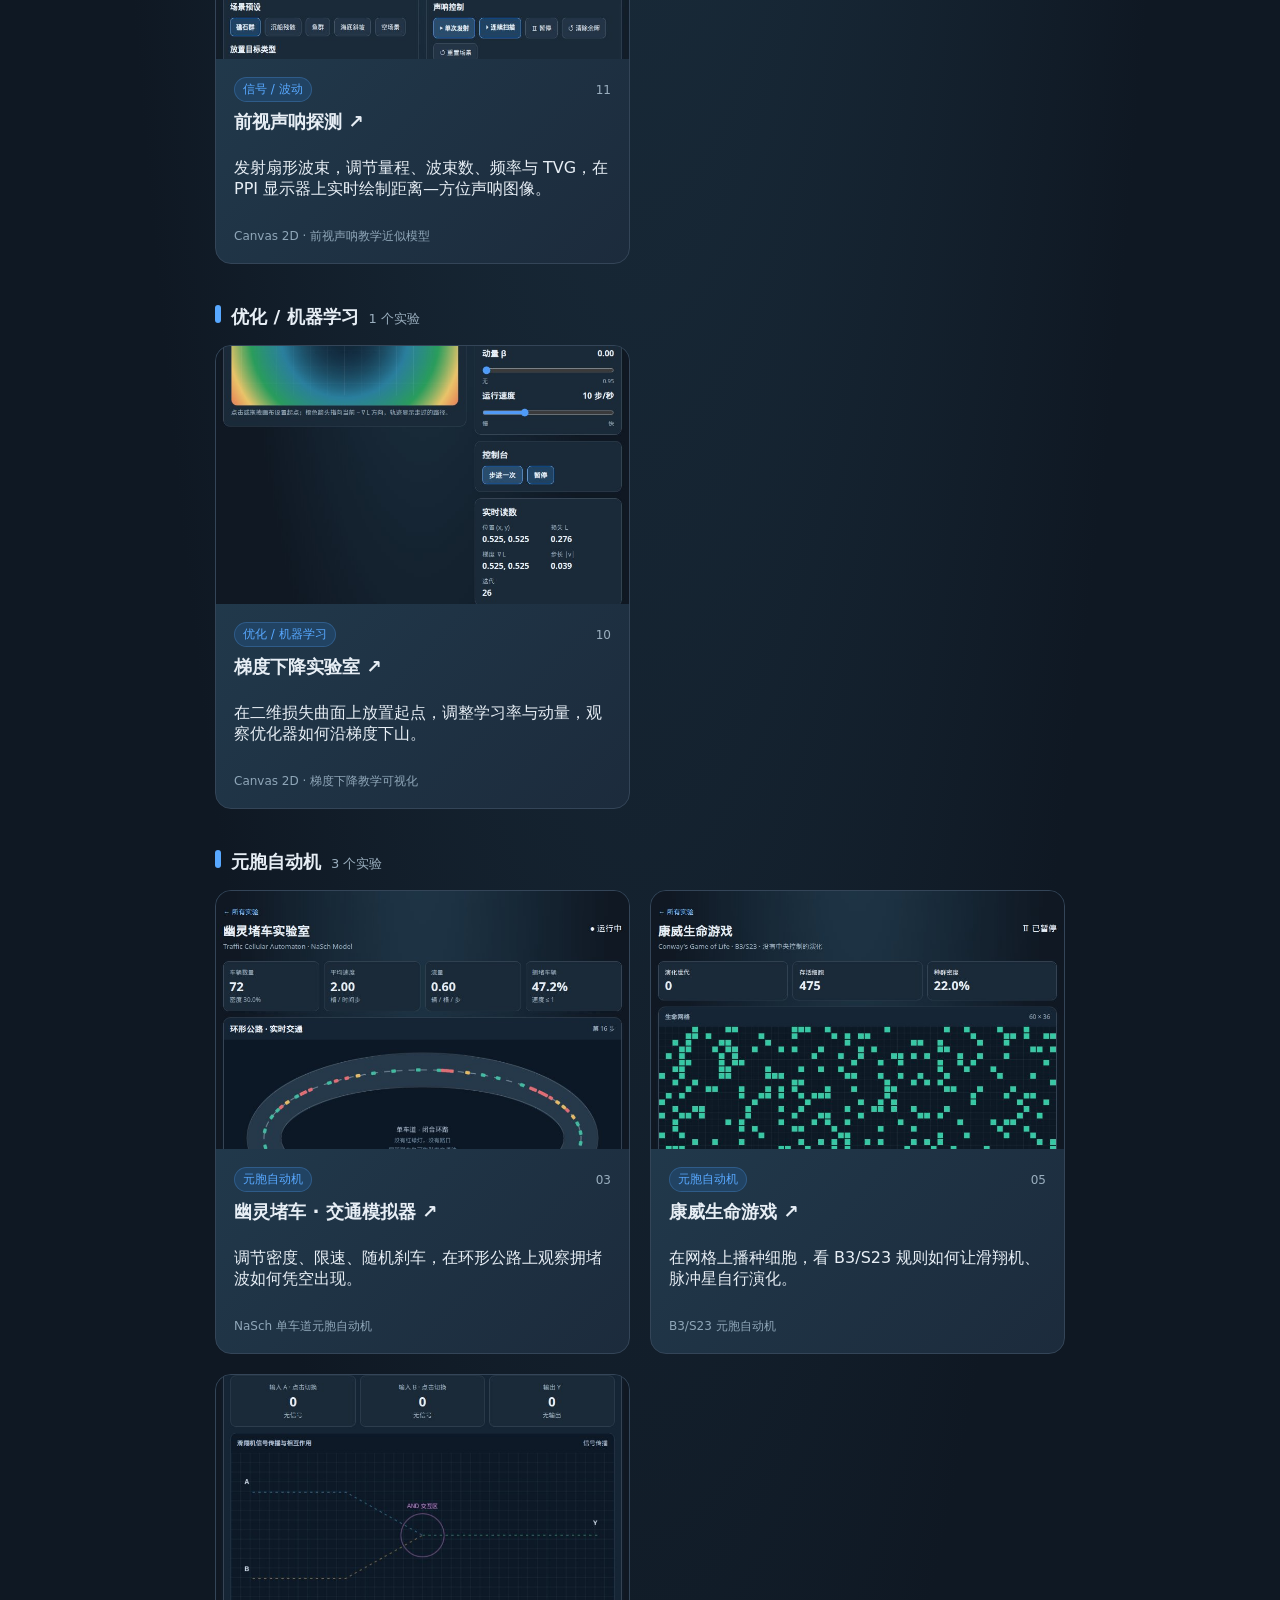
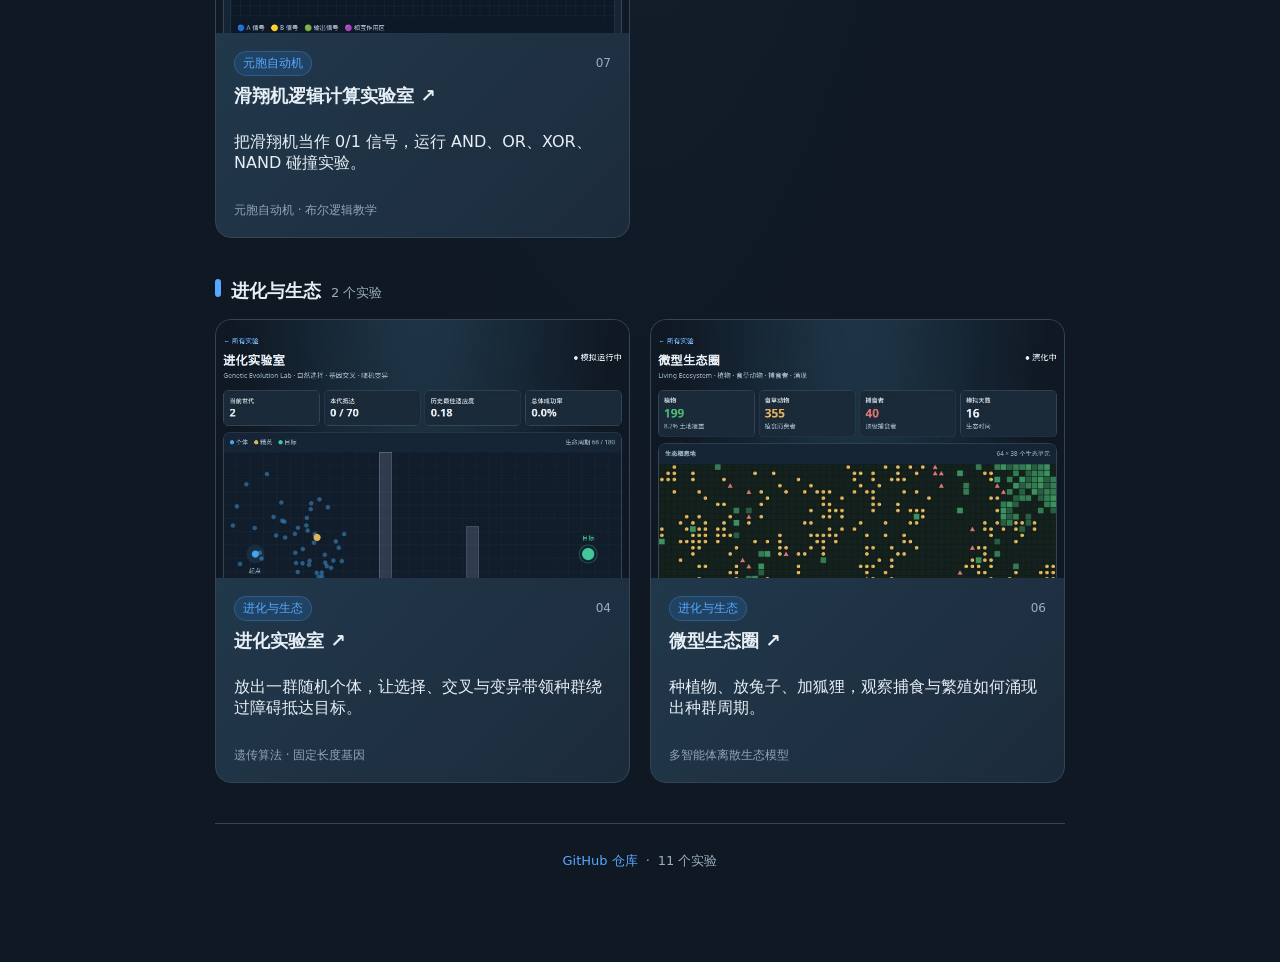
==== commit 9ebb8979: "Add forward-looking sonar (FLS) detection interactive lab Add a new static lab simulating a forward-" ====
--- a/index.html
+++ b/index.html
@@ -59,7 +59,7 @@
   </section>
 
   <section class="group" data-group="waves">
-    <h2 class="group-title"><span class="accent" aria-hidden="true"></span>信号 / 波动 <span class="count">2 个实验</span></h2>
+    <h2 class="group-title"><span class="accent" aria-hidden="true"></span>信号 / 波动 <span class="count">3 个实验</span></h2>
     <div class="card-grid">
       <a class="lab-card" href="am-radio/" data-theme="waves">
         <div class="card-image"><img src="previews/am-radio.jpg" alt="AM 收音机原理演示预览" loading="lazy"></div>
@@ -79,6 +79,15 @@
           <div class="card-tech">Canvas 2D + Web Audio · 声波多普勒</div>
         </div>
       </a>
+      <a class="lab-card" href="forward-sonar/" data-theme="waves">
+        <div class="card-image"><img src="previews/forward-sonar.jpg" alt="前视声呐探测实验室预览" loading="lazy"></div>
+        <div class="card-body">
+          <div class="card-meta"><span class="card-tag">信号 / 波动</span><span class="card-num">11</span></div>
+          <h2>前视声呐探测 ↗</h2>
+          <p>发射扇形波束，调节量程、波束数、频率与 TVG，在 PPI 显示器上实时绘制距离—方位声呐图像。</p>
+          <div class="card-tech">Canvas 2D · 前视声呐教学近似模型</div>
+        </div>
+      </a>
     </div>
   </section>
 
@@ -157,7 +166,7 @@
   <footer class="home-footer">
     <a href="https://github.com/manxisuo/interactive-labs" target="_blank" rel="noopener">GitHub 仓库</a>
     <span aria-hidden="true">·</span>
-    <span id="lab-count">10 个实验</span>
+    <span id="lab-count">11 个实验</span>
   </footer>
 </main>
 
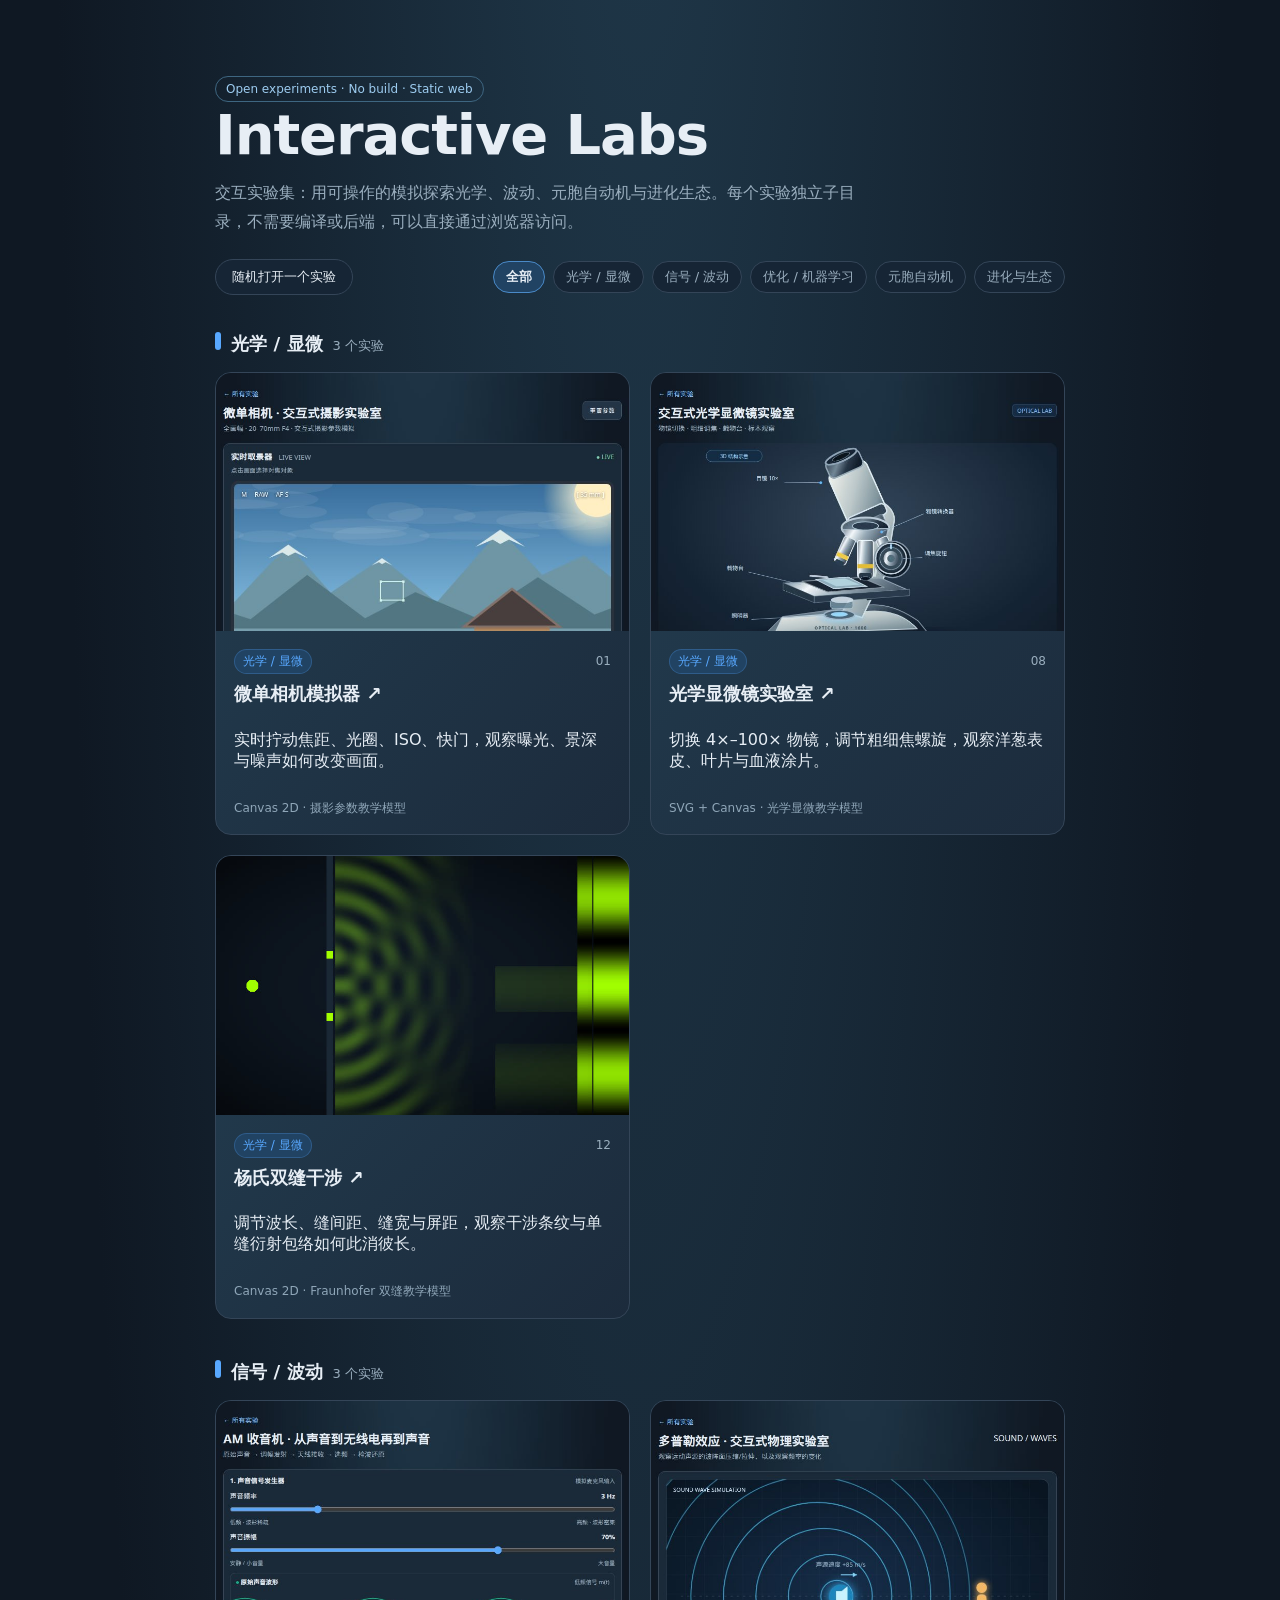
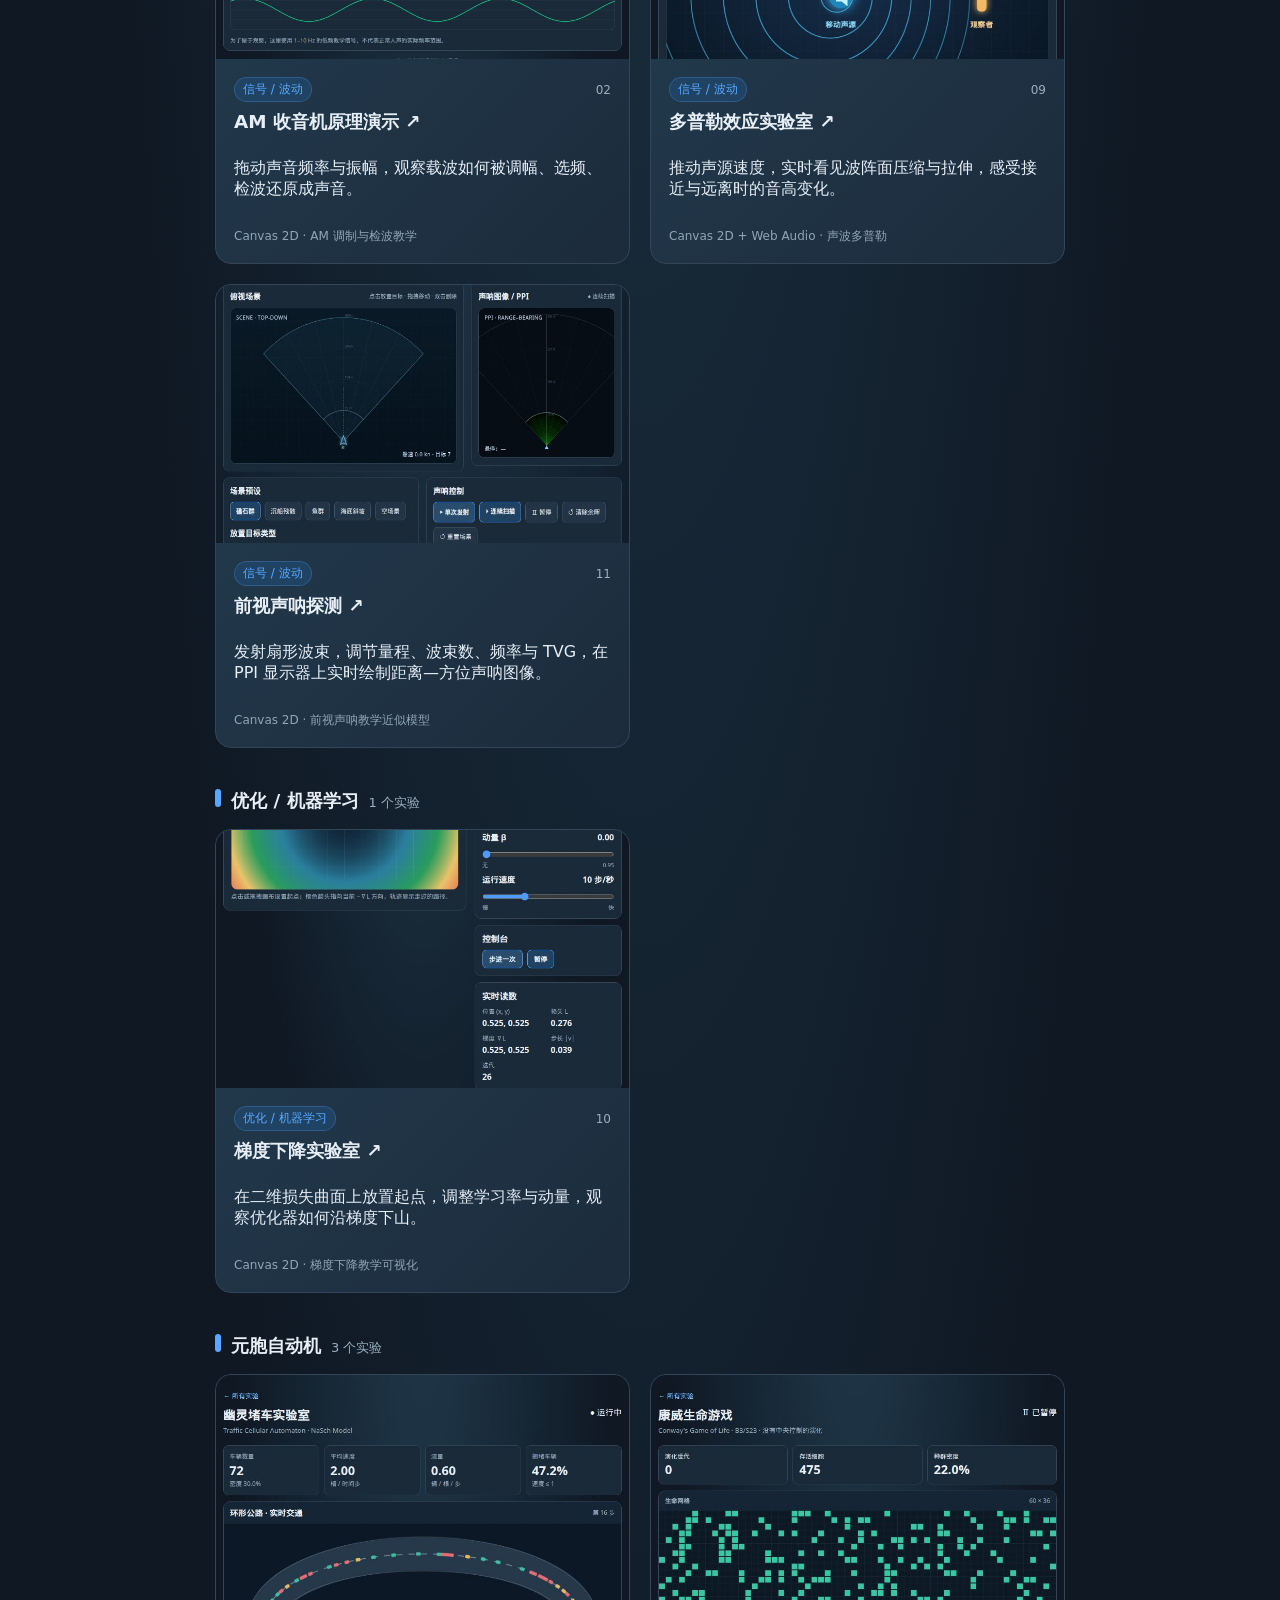
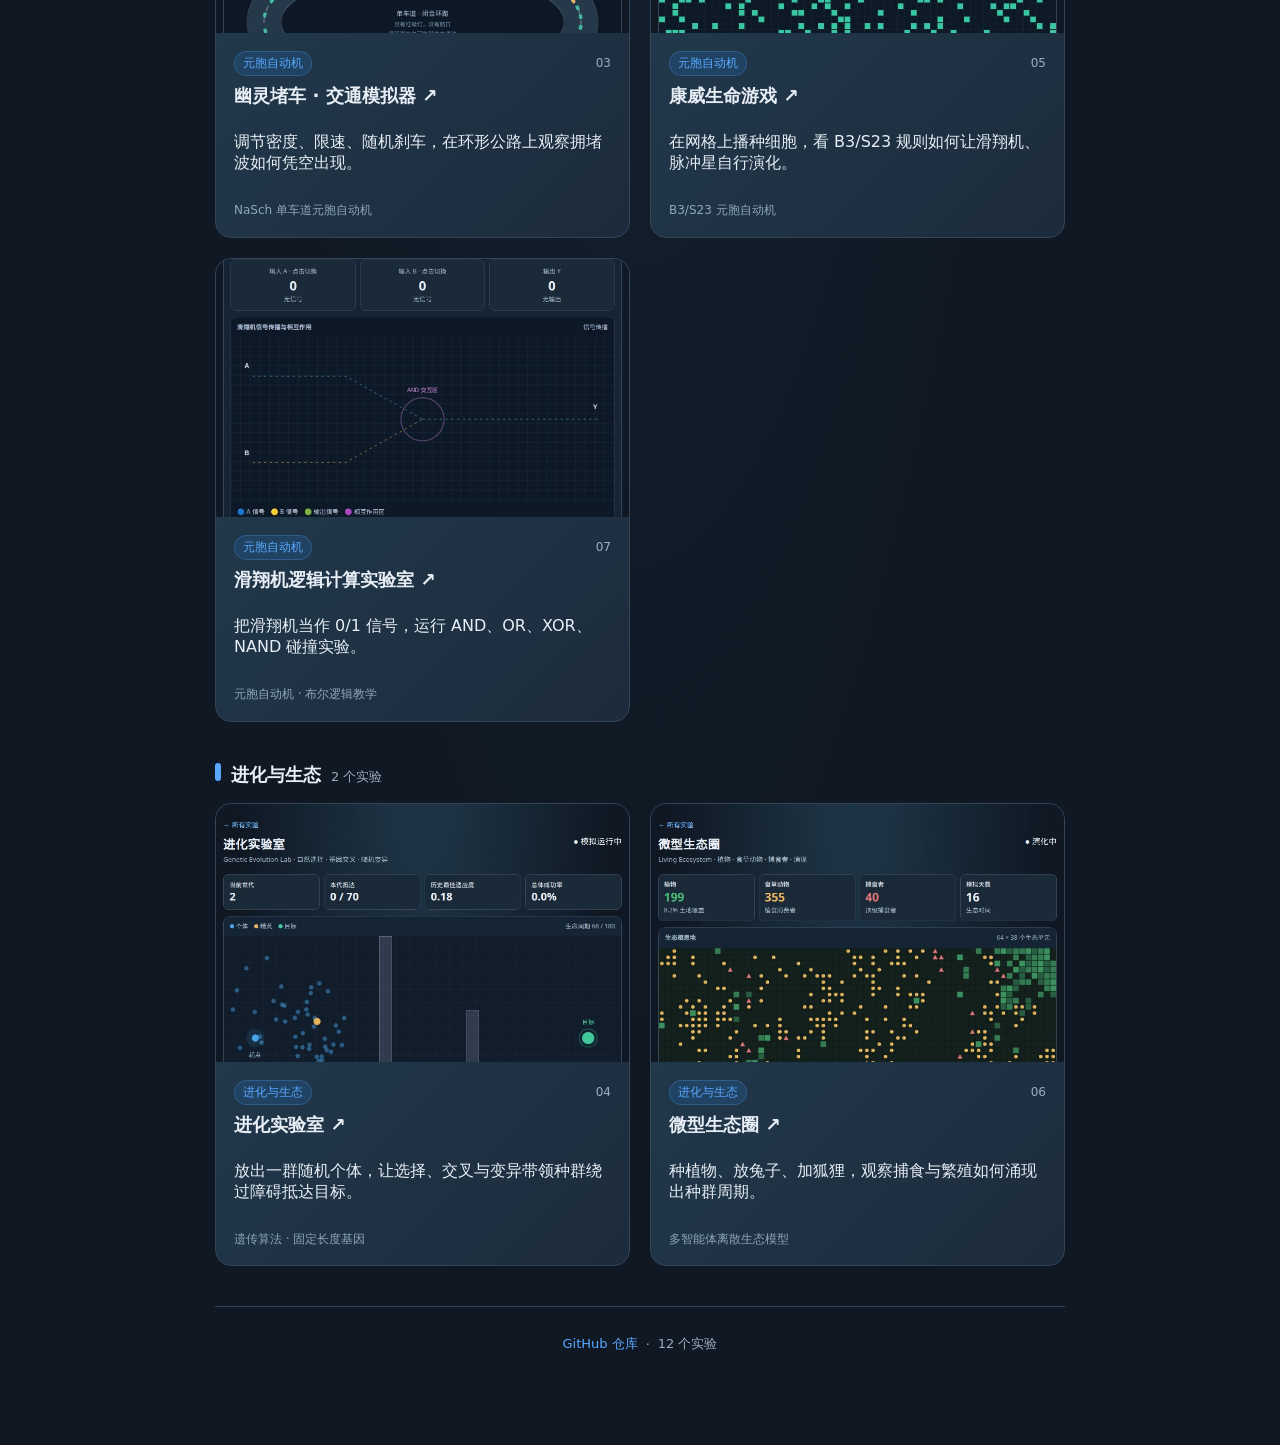
==== commit 1a67d705: "Add Young's double-slit interference interactive lab Interactive Fraunhofer double-slit demo with wa" ====
--- a/index.html
+++ b/index.html
@@ -35,7 +35,7 @@
   </header>
 
   <section class="group" data-group="optics">
-    <h2 class="group-title"><span class="accent" aria-hidden="true"></span>光学 / 显微 <span class="count">2 个实验</span></h2>
+    <h2 class="group-title"><span class="accent" aria-hidden="true"></span>光学 / 显微 <span class="count">3 个实验</span></h2>
     <div class="card-grid">
       <a class="lab-card" href="camera-simulator/" data-theme="optics">
         <div class="card-image"><img src="previews/camera-simulator.jpg" alt="微单相机模拟器预览" loading="lazy"></div>
@@ -55,6 +55,15 @@
           <div class="card-tech">SVG + Canvas · 光学显微教学模型</div>
         </div>
       </a>
+      <a class="lab-card" href="double-slit/" data-theme="optics">
+        <div class="card-image"><img src="previews/double-slit.jpg" alt="杨氏双缝干涉预览" loading="lazy"></div>
+        <div class="card-body">
+          <div class="card-meta"><span class="card-tag">光学 / 显微</span><span class="card-num">12</span></div>
+          <h2>杨氏双缝干涉 ↗</h2>
+          <p>调节波长、缝间距、缝宽与屏距，观察干涉条纹与单缝衍射包络如何此消彼长。</p>
+          <div class="card-tech">Canvas 2D · Fraunhofer 双缝教学模型</div>
+        </div>
+      </a>
     </div>
   </section>
 
@@ -166,7 +175,7 @@
   <footer class="home-footer">
     <a href="https://github.com/manxisuo/interactive-labs" target="_blank" rel="noopener">GitHub 仓库</a>
     <span aria-hidden="true">·</span>
-    <span id="lab-count">11 个实验</span>
+    <span id="lab-count">12 个实验</span>
   </footer>
 </main>
 
